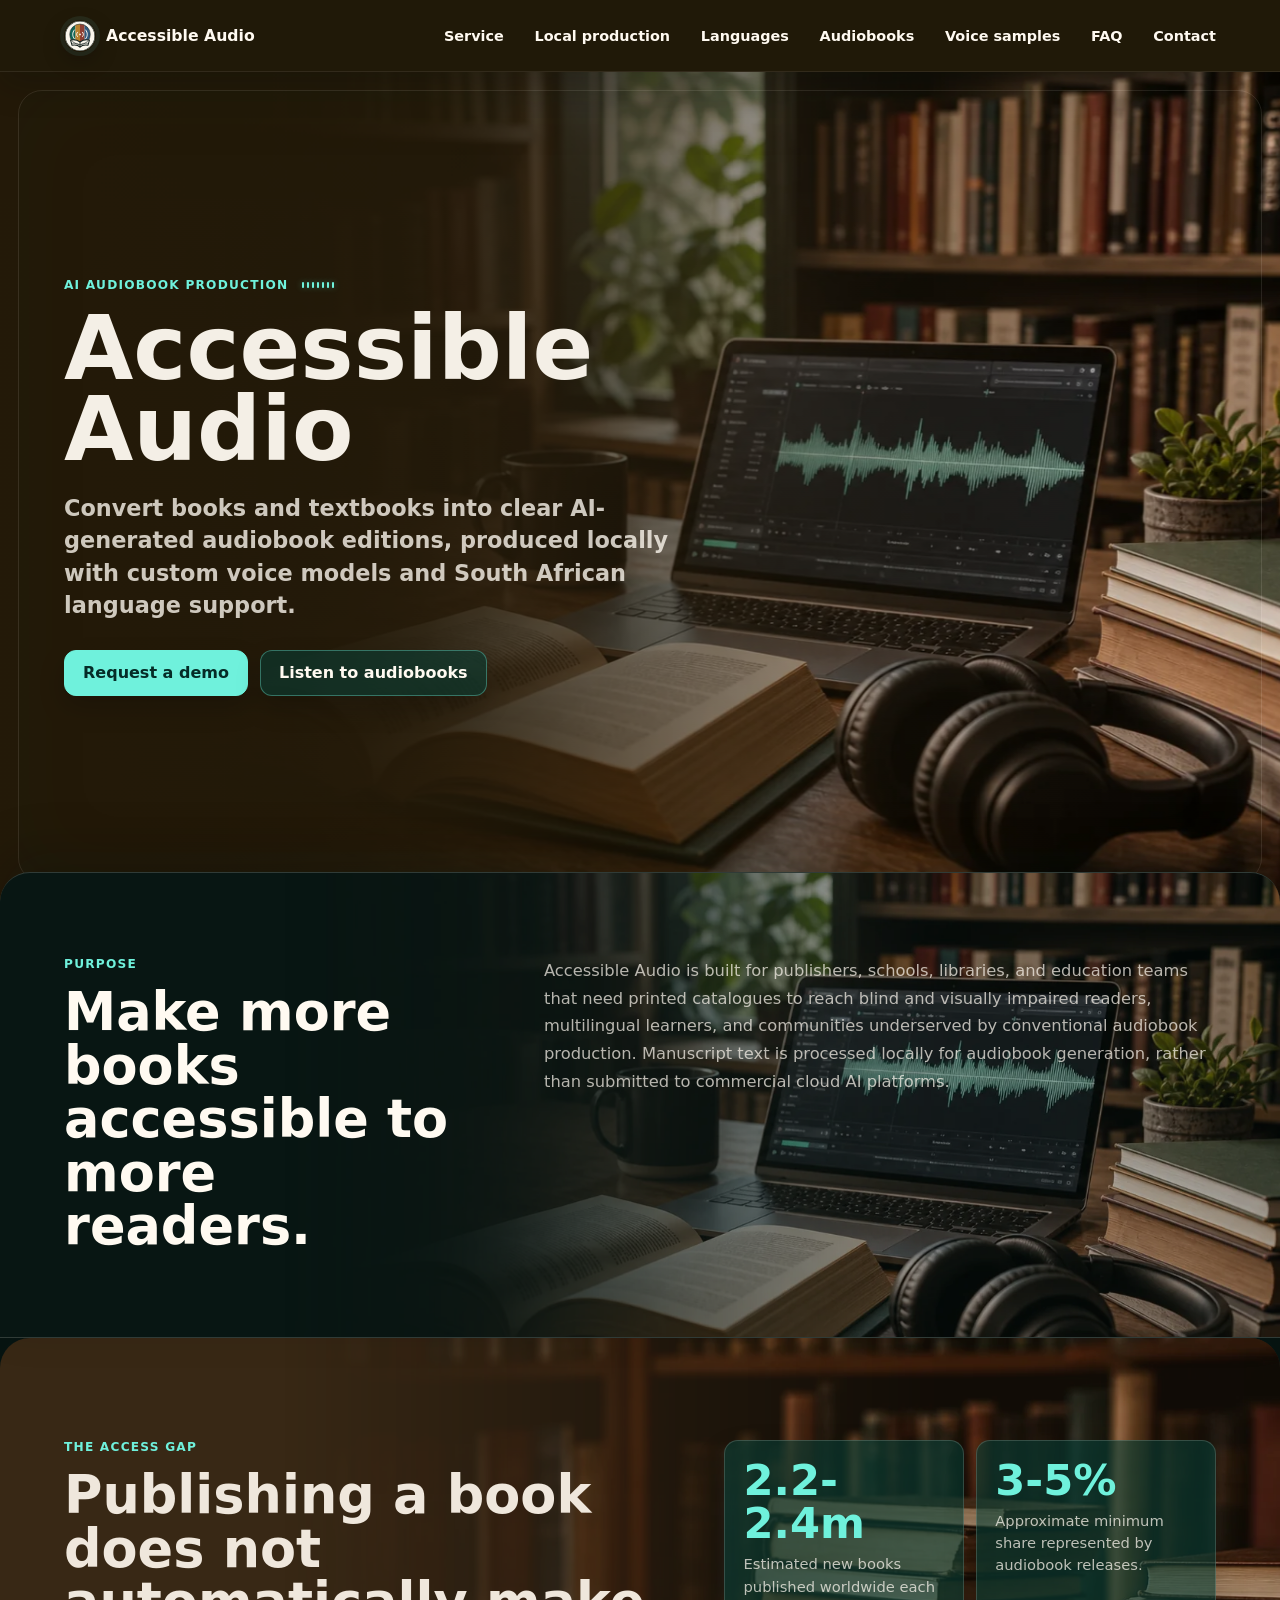
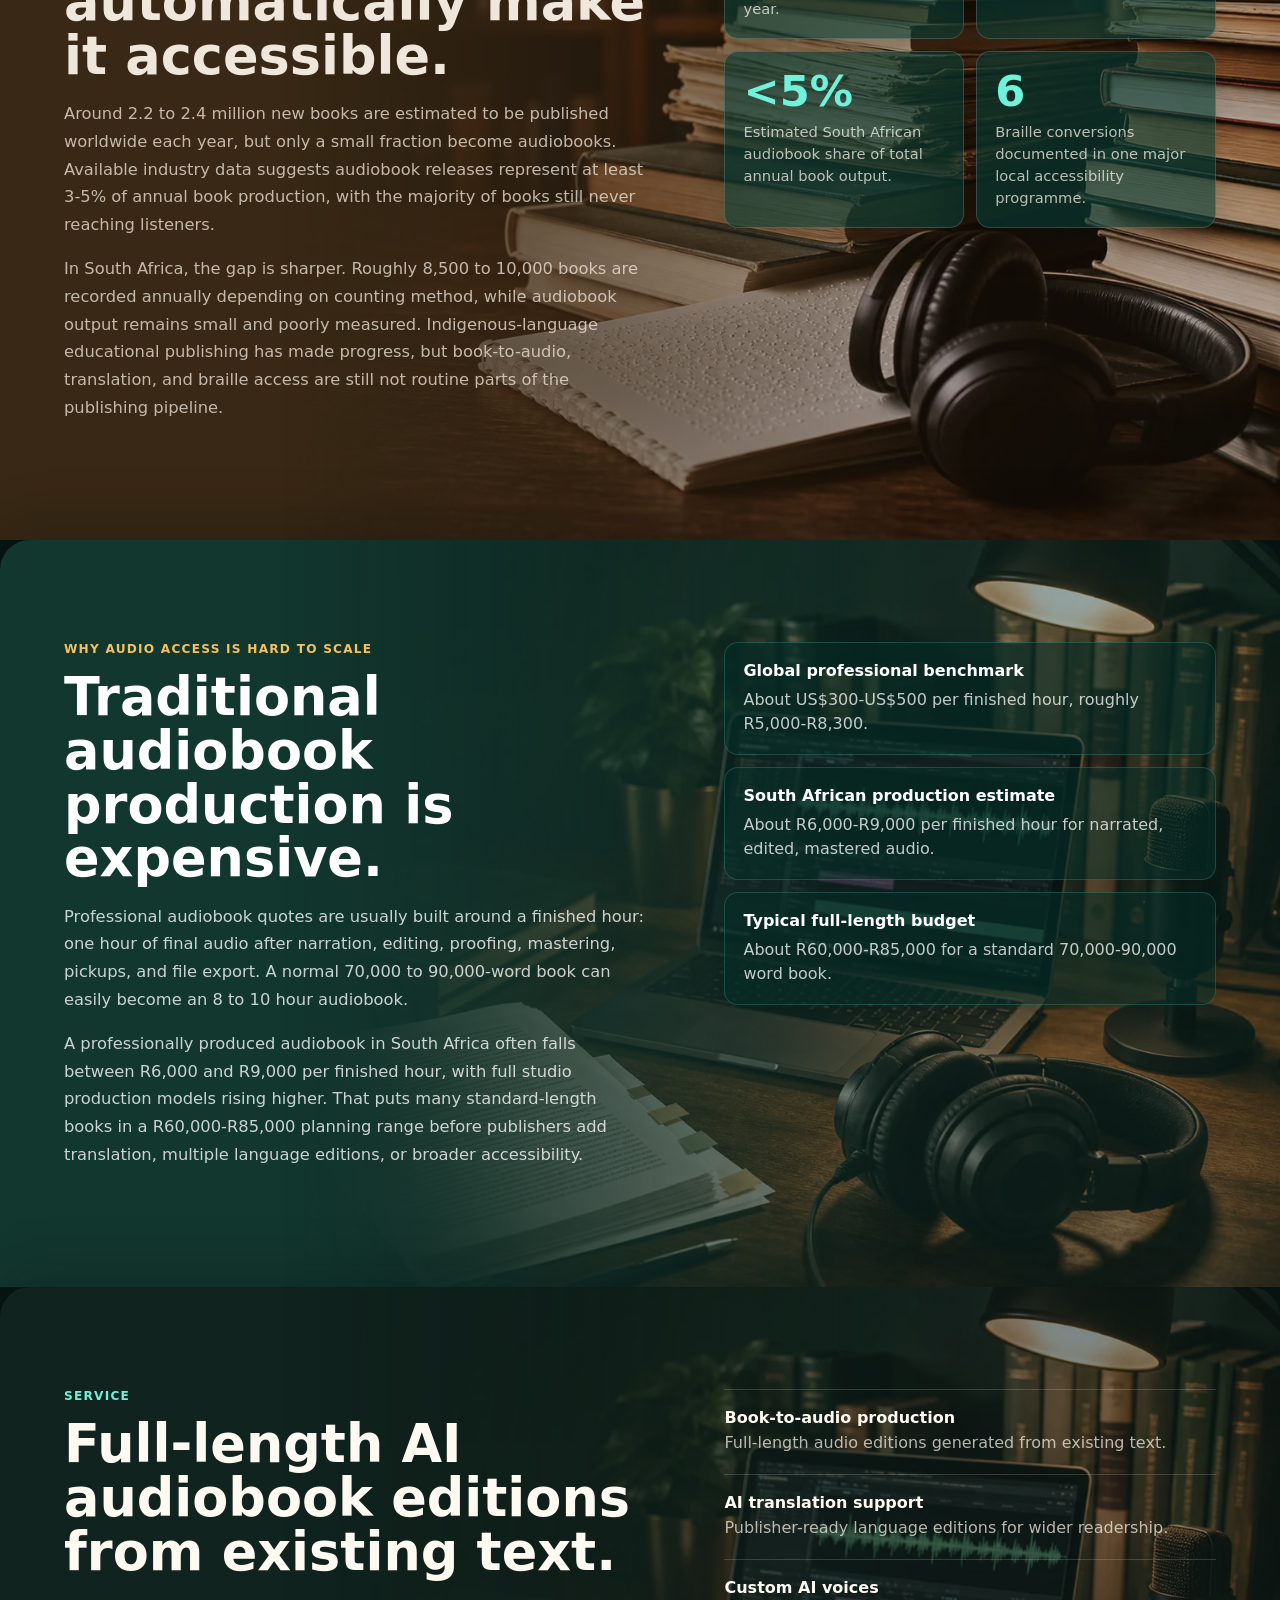
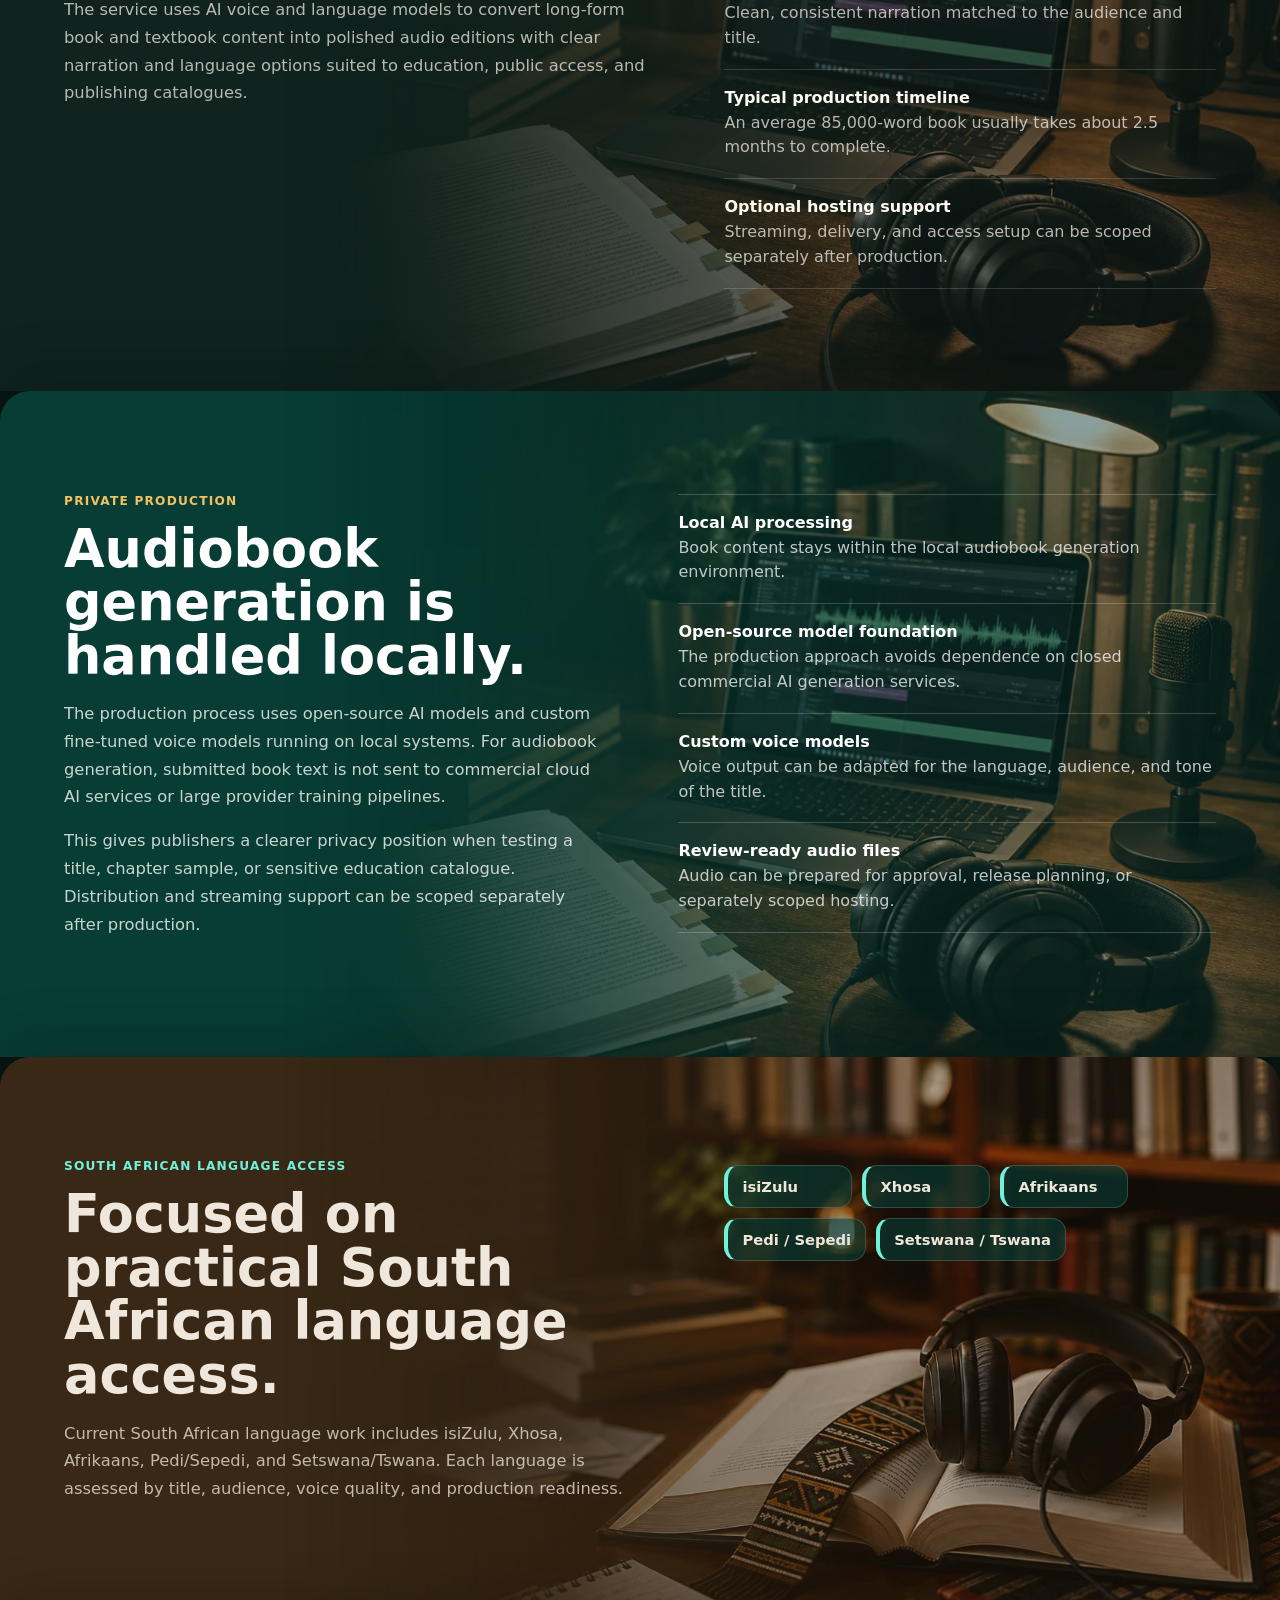
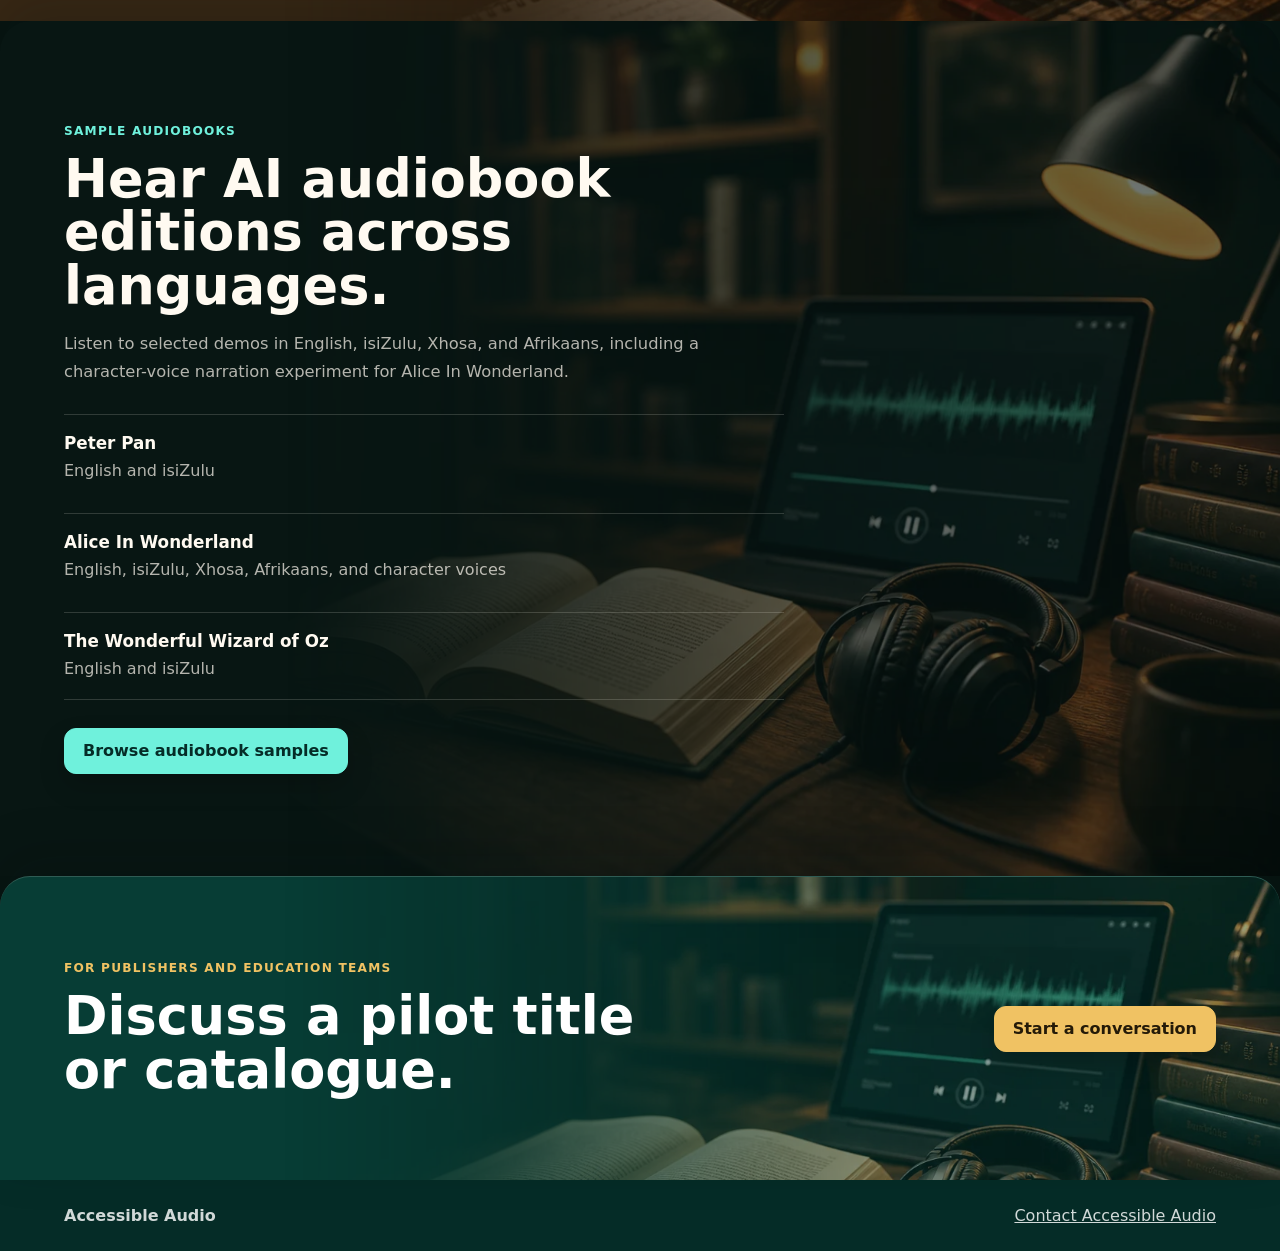
==== index.html @ 559c81f6 "Apply site motion polish to every page" ====
<!doctype html>
<html lang="en">
  <head>
    <meta charset="utf-8">
    <meta name="viewport" content="width=device-width, initial-scale=1">
    <meta
      name="description"
      content="Accessible Audio helps publishers, schools, and education teams create locally produced AI audiobook editions with South African language support."
    >
    <title>Accessible Audio | Locally Run AI Audiobooks</title>
    <link rel="canonical" href="https://accessibleaudio.co.za/">
    <meta property="og:site_name" content="Accessible Audio">
    <meta property="og:type" content="website">
    <meta property="og:title" content="Accessible Audio | Locally Run AI Audiobooks">
    <meta
      property="og:description"
      content="Accessible Audio helps publishers, schools, and education teams create locally produced AI audiobook editions with South African language support."
    >
    <meta property="og:url" content="https://accessibleaudio.co.za/">
    <meta property="og:image" content="https://accessibleaudio.co.za/assets/aa-photo-hero.webp">
    <meta name="twitter:card" content="summary_large_image">
    <meta name="twitter:title" content="Accessible Audio | Locally Run AI Audiobooks">
    <meta
      name="twitter:description"
      content="Accessible Audio helps publishers, schools, and education teams create locally produced AI audiobook editions with South African language support."
    >
    <meta name="twitter:image" content="https://accessibleaudio.co.za/assets/aa-photo-hero.webp">
    <link rel="icon" href="favicon.svg?v=20260612-private" type="image/svg+xml">
    <link rel="preload" href="assets/accessible-audio-logo-round.svg?v=20260624-logo1" as="image">
    <link rel="preload" href="assets/accessible-audio-hero.png?v=20260607-no-mic" as="image">
    <link rel="preload" href="assets/accessibility-language-bridge.png?v=20260607-audio" as="image">
    <link rel="stylesheet" href="styles.css?v=20260715-motion2">
  </head>
  <body class="home-page">
    <header class="site-header" aria-label="Primary navigation">
      <a class="brand" href="index.html" aria-label="Accessible Audio home">
        <span class="brand-mark" aria-hidden="true"></span>
        Accessible Audio
      </a>
      <nav class="nav-links" aria-label="Main menu">
        <a href="#service">Service</a>
        <a href="#private">Local production</a>
        <a href="#languages">Languages</a>
        <a href="audiobooks.html">Audiobooks</a>
        <a href="voice-samples.html">Voice samples</a>
        <a href="faq.html">FAQ</a>
        <a href="contact.html">Contact</a>
      </nav>
    </header>

    <main>
      <section class="hero" aria-labelledby="page-title">
        <div class="hero-media" aria-hidden="true"></div>
        <div class="hero-content">
          <div class="hero-kicker-row">
            <p class="eyebrow">AI audiobook production</p>
            <span class="hero-signal" aria-hidden="true">
              <i></i><i></i><i></i><i></i><i></i><i></i><i></i>
            </span>
          </div>
          <h1 id="page-title">Accessible Audio</h1>
          <p class="hero-lead">
            Convert books and textbooks into clear AI-generated audiobook
            editions, produced locally with custom voice models and South
            African language support.
          </p>
          <div class="hero-actions" aria-label="Primary actions">
            <a class="button button-primary" href="contact.html">Request a demo</a>
            <a class="button button-secondary" href="audiobooks.html">Listen to audiobooks</a>
          </div>
        </div>
      </section>

      <section class="intro-strip" aria-labelledby="welcome-title">
        <div>
          <p class="section-kicker">Purpose</p>
          <h2 id="welcome-title">Make more books accessible to more readers.</h2>
        </div>
        <div class="intro-copy">
          <p>
            Accessible Audio is built for publishers, schools, libraries, and
            education teams that need printed catalogues to reach blind and
            visually impaired readers, multilingual learners, and communities
            underserved by conventional audiobook production. Manuscript text is
            processed locally for audiobook generation, rather than submitted to
            commercial cloud AI platforms.
          </p>
        </div>
      </section>

      <section class="section gap-section" id="case" aria-labelledby="gap-title">
        <div class="section-copy">
          <p class="section-kicker">The access gap</p>
          <h2 id="gap-title">Publishing a book does not automatically make it accessible.</h2>
          <p>
            Around 2.2 to 2.4 million new books are estimated to be published
            worldwide each year, but only a small fraction become audiobooks.
            Available industry data suggests audiobook releases represent at
            least 3-5% of annual book production, with the majority of books
            still never reaching listeners.
          </p>
          <p>
            In South Africa, the gap is sharper. Roughly 8,500 to 10,000 books
            are recorded annually depending on counting method, while audiobook
            output remains small and poorly measured. Indigenous-language
            educational publishing has made progress, but book-to-audio,
            translation, and braille access are still not routine parts of the
            publishing pipeline.
          </p>
        </div>
        <div class="stat-grid" aria-label="Accessibility gap figures">
          <p><strong>2.2-2.4m</strong><span>Estimated new books published worldwide each year.</span></p>
          <p><strong>3-5%</strong><span>Approximate minimum share represented by audiobook releases.</span></p>
          <p><strong>&lt;5%</strong><span>Estimated South African audiobook share of total annual book output.</span></p>
          <p><strong>6</strong><span>Braille conversions documented in one major local accessibility programme.</span></p>
        </div>
      </section>

      <section class="section cost-section" id="costs" aria-labelledby="cost-title">
        <div class="section-copy">
          <p class="section-kicker">Why audio access is hard to scale</p>
          <h2 id="cost-title">Traditional audiobook production is expensive.</h2>
          <p>
            Professional audiobook quotes are usually built around a finished
            hour: one hour of final audio after narration, editing, proofing,
            mastering, pickups, and file export. A normal 70,000 to 90,000-word
            book can easily become an 8 to 10 hour audiobook.
          </p>
          <p>
            A professionally produced audiobook in South Africa often falls
            between R6,000 and R9,000 per finished hour, with full studio
            production models rising higher. That puts many standard-length
            books in a R60,000-R85,000 planning range before publishers add
            translation, multiple language editions, or broader accessibility.
          </p>
        </div>
        <div class="cost-list" aria-label="Audiobook production cost benchmarks">
          <p><strong>Global professional benchmark</strong><span>About US$300-US$500 per finished hour, roughly R5,000-R8,300.</span></p>
          <p><strong>South African production estimate</strong><span>About R6,000-R9,000 per finished hour for narrated, edited, mastered audio.</span></p>
          <p><strong>Typical full-length budget</strong><span>About R60,000-R85,000 for a standard 70,000-90,000 word book.</span></p>
        </div>
      </section>

      <section class="section split-section" id="service" aria-labelledby="service-title">
        <div class="section-copy">
          <p class="section-kicker">Service</p>
          <h2 id="service-title">Full-length AI audiobook editions from existing text.</h2>
          <p>
            The service uses AI voice and language models to convert long-form
            book and textbook content into polished audio editions with clear
            narration and language options suited to education, public access,
            and publishing catalogues.
          </p>
        </div>
        <div class="feature-list" aria-label="Service capabilities">
          <p><strong>Book-to-audio production</strong><span>Full-length audio editions generated from existing text.</span></p>
          <p><strong>AI translation support</strong><span>Publisher-ready language editions for wider readership.</span></p>
          <p><strong>Custom AI voices</strong><span>Clean, consistent narration matched to the audience and title.</span></p>
          <p><strong>Typical production timeline</strong><span>An average 85,000-word book usually takes about 2.5 months to complete.</span></p>
          <p><strong>Optional hosting support</strong><span>Streaming, delivery, and access setup can be scoped separately after production.</span></p>
        </div>
      </section>

      <section class="section private-section" id="private" aria-labelledby="private-title">
        <div class="section-copy">
          <p class="section-kicker">Private production</p>
          <h2 id="private-title">Audiobook generation is handled locally.</h2>
          <p>
            The production process uses open-source AI models and custom
            fine-tuned voice models running on local systems. For audiobook
            generation, submitted book text is not sent to commercial cloud AI
            services or large provider training pipelines.
          </p>
          <p>
            This gives publishers a clearer privacy position when testing a
            title, chapter sample, or sensitive education catalogue.
            Distribution and streaming support can be scoped separately after
            production.
          </p>
        </div>
        <div class="technical-list" aria-label="Technical production advantages">
          <p><strong>Local AI processing</strong><span>Book content stays within the local audiobook generation environment.</span></p>
          <p><strong>Open-source model foundation</strong><span>The production approach avoids dependence on closed commercial AI generation services.</span></p>
          <p><strong>Custom voice models</strong><span>Voice output can be adapted for the language, audience, and tone of the title.</span></p>
          <p><strong>Review-ready audio files</strong><span>Audio can be prepared for approval, release planning, or separately scoped hosting.</span></p>
        </div>
      </section>

      <section class="section languages" id="languages" aria-labelledby="languages-title">
        <div class="section-copy">
          <p class="section-kicker">South African language access</p>
          <h2 id="languages-title">Focused on practical South African language access.</h2>
          <p>
            Current South African language work includes isiZulu, Xhosa,
            Afrikaans, Pedi/Sepedi, and Setswana/Tswana. Each language is
            assessed by title, audience, voice quality, and production
            readiness.
          </p>
        </div>
        <ul class="language-list" aria-label="Current South African African-language focus">
          <li>isiZulu</li>
          <li>Xhosa</li>
          <li>Afrikaans</li>
          <li>Pedi / Sepedi</li>
          <li>Setswana / Tswana</li>
        </ul>
      </section>

      <section class="section samples" id="samples" aria-labelledby="samples-title">
        <div class="section-copy">
          <p class="section-kicker">Sample audiobooks</p>
          <h2 id="samples-title">Hear AI audiobook editions across languages.</h2>
          <p>
            Listen to selected demos in English, isiZulu, Xhosa, and Afrikaans,
            including a character-voice narration experiment for Alice In
            Wonderland.
          </p>
        </div>
        <div class="library-preview" aria-label="Audiobook library preview">
          <div>
            <strong>Peter Pan</strong>
            <span>English and isiZulu</span>
          </div>
          <div>
            <strong>Alice In Wonderland</strong>
            <span>English, isiZulu, Xhosa, Afrikaans, and character voices</span>
          </div>
          <div>
            <strong>The Wonderful Wizard of Oz</strong>
            <span>English and isiZulu</span>
          </div>
        </div>
        <div class="section-actions">
          <a class="button button-primary" href="audiobooks.html">Browse audiobook samples</a>
        </div>
      </section>

      <section class="cta-section" aria-labelledby="cta-title">
        <div>
          <p class="section-kicker">For publishers and education teams</p>
          <h2 id="cta-title">Discuss a pilot title or catalogue.</h2>
        </div>
        <a class="button button-primary" href="contact.html">Start a conversation</a>
      </section>
    </main>

    <footer class="site-footer">
      <p>Accessible Audio</p>
      <a href="contact.html">Contact Accessible Audio</a>
    </footer>
    <script src="scripts/site-motion.js?v=20260715-motion2"></script>
  </body>
</html>
---- styles.css ----
:root {
  --ink: #fffaf1;
  --muted: rgba(255, 250, 241, 0.7);
  --paper: #081613;
  --white: #fffaf1;
  --soft: #11231e;
  --line: rgba(255, 250, 241, 0.16);
  --green: #6ff1dc;
  --green-dark: #073d35;
  --brown-dark: #382815;
  --gold: #b9812d;
  --red: #8f3f33;
  --blue: #315a7f;
  --hero-image: url("assets/aa-photo-hero.webp?v=20260612-photo1");
  --bridge-image: url("assets/accessibility-language-bridge.png?v=20260607-audio");
  --bg-purpose: url("assets/aa-photo-hero.webp?v=20260612-photo1");
  --bg-access: url("assets/aa-photo-access-gap.webp?v=20260612-photo1");
  --bg-cost: url("assets/aa-photo-production.webp?v=20260612-photo1");
  --bg-service: url("assets/aa-photo-production.webp?v=20260612-photo1");
  --bg-private: url("assets/aa-photo-production.webp?v=20260612-photo1");
  --bg-languages: url("assets/aa-photo-languages.webp?v=20260612-photo1");
  --bg-samples: url("assets/aa-photo-samples.webp?v=20260612-photo1");
  --bg-cta: url("assets/aa-photo-samples.webp?v=20260612-photo1");
  --bg-contact: url("assets/aa-photo-hero.webp?v=20260612-photo1");
}

* {
  box-sizing: border-box;
}

html {
  color: var(--ink);
  background: var(--paper);
}

body {
  margin: 0;
  color: var(--ink);
  font-family:
    Inter, ui-sans-serif, system-ui, -apple-system, BlinkMacSystemFont,
    "Segoe UI", sans-serif;
  background: var(--paper);
  overflow-x: hidden;
}

img {
  max-width: 100%;
}

a {
  color: inherit;
}

.site-header {
  position: sticky;
  top: 0;
  z-index: 20;
  display: flex;
  align-items: center;
  justify-content: space-between;
  gap: 28px;
  min-height: 72px;
  padding: 0 clamp(20px, 5vw, 72px);
  border-bottom: 1px solid rgba(255, 255, 255, 0.08);
  background: #241a08;
  backdrop-filter: blur(12px);
}

.brand,
.nav-links {
  display: flex;
  align-items: center;
}

.brand {
  gap: 10px;
  color: #fffaf1;
  font-size: 0.98rem;
  font-weight: 850;
  text-decoration: none;
}

.brand-mark {
  flex: 0 0 auto;
  width: 32px;
  height: 32px;
  border-radius: 50%;
  background:
    transparent url("assets/accessible-audio-logo-round.svg?v=20260624-logo1") center / cover no-repeat;
}

.nav-links {
  gap: clamp(16px, 2.4vw, 34px);
  color: #fffaf1;
  font-size: 0.9rem;
  font-weight: 760;
}

.nav-links a {
  text-decoration: none;
}

.nav-links a:hover {
  color: #6ff1dc;
}

.home-page .site-header {
  background: rgba(36, 26, 8, 0.9);
  box-shadow: 0 12px 34px rgba(2, 12, 10, 0.22);
}

.motion-ready .brand-mark {
  box-shadow: 0 0 0 4px rgba(111, 241, 220, 0.08), 0 8px 22px rgba(0, 0, 0, 0.28);
}

.motion-ready .nav-links a {
  position: relative;
  padding-block: 8px;
  transition: color 180ms ease, transform 180ms ease;
}

.motion-ready .nav-links a::after {
  content: "";
  position: absolute;
  right: 0;
  bottom: 2px;
  left: 0;
  height: 2px;
  border-radius: 999px;
  background: var(--green);
  transform: scaleX(0);
  transform-origin: right;
  transition: transform 180ms ease;
}

.motion-ready .nav-links a:hover {
  transform: translateY(-1px);
}

.motion-ready .nav-links a:hover::after,
.motion-ready .nav-links a:focus-visible::after {
  transform: scaleX(1);
  transform-origin: left;
}

.hero {
  position: relative;
  min-height: calc(100svh - 72px);
  display: grid;
  align-items: center;
  padding: clamp(44px, 8vw, 96px) clamp(20px, 5vw, 72px);
  color: #fffaf1;
  background: #241a08;
  overflow: hidden;
}

.hero-media {
  position: absolute;
  inset: 0;
  z-index: 0;
  background:
    linear-gradient(90deg, rgba(36, 26, 8, 0.96) 0%, rgba(36, 26, 8, 0.86) 34%, rgba(36, 26, 8, 0.42) 62%, rgba(36, 26, 8, 0.08) 100%),
    var(--hero-image) right center / cover;
}

.home-page .hero-media {
  --hero-depth: 0px;
  inset: -14px;
  transform: translate3d(0, var(--hero-depth), 0) scale(1.025);
  transform-origin: center top;
  will-change: transform;
}

.home-page .hero::after {
  content: "";
  position: absolute;
  inset: 18px;
  z-index: 0;
  pointer-events: none;
  border: 1px solid rgba(255, 250, 241, 0.1);
  border-radius: 24px;
  box-shadow: inset 0 0 80px rgba(7, 61, 53, 0.08);
}

.hero-content {
  position: relative;
  z-index: 1;
  width: min(620px, 100%);
}

.hero .eyebrow {
  color: #6ff1dc;
}

.hero-kicker-row {
  display: flex;
  align-items: center;
  gap: 14px;
  margin-bottom: 14px;
}

.hero-kicker-row .eyebrow {
  margin-bottom: 0;
}

.hero-signal {
  height: 18px;
  display: inline-flex;
  align-items: center;
  gap: 3px;
}

.hero-signal i {
  width: 2px;
  height: 100%;
  display: block;
  border-radius: 999px;
  background: var(--green);
  box-shadow: 0 0 12px rgba(111, 241, 220, 0.48);
  transform: scaleY(0.32);
  animation: signal-pulse 1.35s ease-in-out infinite alternate;
}

.hero-signal i:nth-child(2),
.hero-signal i:nth-child(6) {
  animation-delay: -0.9s;
}

.hero-signal i:nth-child(3),
.hero-signal i:nth-child(5) {
  animation-delay: -0.45s;
}

.hero-signal i:nth-child(4) {
  animation-delay: -1.15s;
}

.hero h1 {
  color: #f4efe6;
}

.eyebrow,
.section-kicker {
  margin: 0 0 14px;
  color: var(--green);
  font-size: 0.76rem;
  font-weight: 850;
  letter-spacing: 0.1em;
  text-transform: uppercase;
}

h1,
h2,
h3,
p {
  margin-top: 0;
}

h1 {
  max-width: 7.8ch;
  margin-bottom: 22px;
  font-size: clamp(3.5rem, 7vw, 6.25rem);
  line-height: 0.9;
  letter-spacing: 0;
}

h2 {
  margin-bottom: 18px;
  font-size: clamp(2rem, 4.1vw, 3.8rem);
  line-height: 1.02;
  letter-spacing: 0;
}

h3 {
  margin-bottom: 6px;
  font-size: 1rem;
}

.hero-lead {
  max-width: 38rem;
  margin-bottom: 28px;
  color: rgba(255, 250, 241, 0.78);
  font-size: clamp(1.12rem, 1.75vw, 1.45rem);
  font-weight: 670;
  line-height: 1.45;
}

.hero-actions {
  display: flex;
  gap: 12px;
  flex-wrap: wrap;
}

.button {
  min-height: 46px;
  display: inline-flex;
  align-items: center;
  justify-content: center;
  padding: 12px 18px;
  border: 1px solid var(--line);
  border-radius: 6px;
  font-weight: 820;
  text-decoration: none;
  transition: background 160ms ease, border-color 160ms ease, color 160ms ease;
}

.motion-ready .button {
  position: relative;
  isolation: isolate;
  overflow: hidden;
  border-radius: 12px;
  box-shadow: 0 12px 26px rgba(0, 0, 0, 0.18);
  transform: translateY(0);
  transition: transform 180ms ease, box-shadow 180ms ease, background 180ms ease,
    border-color 180ms ease, color 180ms ease;
}

.motion-ready .button::after {
  content: "";
  position: absolute;
  inset: 0;
  z-index: -1;
  pointer-events: none;
  background: linear-gradient(105deg, transparent 28%, rgba(255, 255, 255, 0.24), transparent 72%);
  transform: translateX(-125%);
  transition: transform 420ms ease;
}

.motion-ready .button:hover {
  box-shadow: 0 18px 34px rgba(0, 0, 0, 0.26);
  transform: translateY(-3px);
}

.motion-ready .button:hover::after {
  transform: translateX(125%);
}

.motion-ready .button:active {
  box-shadow: 0 8px 18px rgba(0, 0, 0, 0.18);
  transform: translateY(0);
}

.motion-ready .button:focus-visible {
  outline: 3px solid var(--gold);
  outline-offset: 4px;
}

.button-primary {
  color: #052c27;
  border-color: var(--green);
  background: var(--green);
}

.button-primary:hover {
  color: #fffaf1;
  background: #0f7d6c;
}

.button-secondary {
  color: #fffaf1;
  border-color: rgba(111, 241, 220, 0.36);
  background: rgba(7, 61, 53, 0.58);
}

.button-secondary:hover {
  border-color: rgba(111, 241, 220, 0.72);
  background: rgba(15, 125, 108, 0.72);
}

.intro-strip,
.section,
.cta-section,
.site-footer {
  padding-inline: clamp(20px, 5vw, 72px);
}

.intro-strip {
  position: relative;
  isolation: isolate;
  overflow: hidden;
  display: grid;
  grid-template-columns: minmax(260px, 0.75fr) minmax(0, 1.25fr);
  gap: clamp(28px, 6vw, 96px);
  padding-block: clamp(46px, 7vw, 84px);
  border-top: 1px solid var(--line);
  border-bottom: 1px solid var(--line);
  background: var(--paper);
}

.home-page .intro-strip {
  z-index: 2;
  margin-top: -28px;
  border-radius: 30px 30px 0 0;
  box-shadow: 0 -22px 54px rgba(2, 12, 10, 0.28);
}

.intro-strip::before,
.gap-section::before,
.cost-section::before,
.split-section::before,
.private-section::before,
.languages::before,
.samples::before,
.library-intro::before,
.cta-section::before,
.contact-grid::before {
  content: "";
  /* faded section backgrounds */
  position: absolute;
  inset: 0;
  z-index: 0;
  pointer-events: none;
  background-repeat: no-repeat;
  background-size: cover;
  background-position: right center;
  opacity: 0.68;
  -webkit-mask-image: linear-gradient(270deg, #000 0%, rgba(0, 0, 0, 0.94) 28%, rgba(0, 0, 0, 0.48) 54%, transparent 78%);
  mask-image: linear-gradient(270deg, #000 0%, rgba(0, 0, 0, 0.94) 28%, rgba(0, 0, 0, 0.48) 54%, transparent 78%);
}

.intro-strip::before {
  background-image: var(--bg-purpose);
}

.intro-strip > *,
.gap-section > *,
.cost-section > *,
.split-section > *,
.private-section > *,
.languages > *,
.samples > *,
.library-intro > *,
.cta-section > *,
.contact-grid > * {
  position: relative;
  z-index: 1;
}

.intro-strip h2 {
  max-width: 14ch;
  margin-bottom: 0;
}

.intro-copy {
  max-width: 760px;
}

.intro-copy p,
.section-copy p:not(.section-kicker),
.contact-note p {
  color: var(--muted);
  font-size: 1.02rem;
  line-height: 1.7;
}

.section {
  padding-block: clamp(58px, 8vw, 110px);
  scroll-margin-top: 88px;
}

.faq-section {
  background: var(--paper);
}

.faq-section > .section-copy {
  max-width: 720px;
  margin-bottom: clamp(28px, 5vw, 54px);
}

.faq-list {
  display: grid;
  grid-template-columns: repeat(2, minmax(0, 1fr));
  gap: 16px;
}

.faq-card {
  min-height: 100%;
  padding: clamp(22px, 3vw, 32px);
  border: 1px solid var(--line);
  border-radius: 8px;
  background: var(--soft);
}

.faq-card h3 {
  max-width: 32ch;
  margin-bottom: 14px;
  color: var(--white);
  font-size: 1.16rem;
  line-height: 1.25;
}

.faq-card p {
  margin-bottom: 0;
  color: var(--muted);
  line-height: 1.65;
}

.faq-section .section-actions {
  margin-top: 30px;
}

.gap-section,
.cost-section,
.split-section,
.private-section,
.languages,
.samples,
.library-intro,
.cta-section,
.contact-grid {
  position: relative;
  isolation: isolate;
  overflow: hidden;
}

.split-section,
.gap-section,
.cost-section,
.languages,
.contact-grid {
  display: grid;
  grid-template-columns: minmax(0, 0.95fr) minmax(320px, 0.8fr);
  gap: clamp(32px, 6vw, 92px);
  align-items: start;
}

.section-copy {
  max-width: 720px;
}

.feature-list {
  display: grid;
  gap: 0;
  border-top: 1px solid var(--line);
}

.gap-section {
  background: var(--brown-dark);
  color: #efe7dc;
}

.gap-section::before {
  background-image: var(--bg-access);
  opacity: 0.72;
}

.gap-section .section-kicker {
  color: #6ff1dc;
}

.gap-section .section-copy p:not(.section-kicker) {
  color: rgba(239, 231, 220, 0.76);
}

.cost-section {
  background: #12372f;
  color: #fff;
}

.cost-section::before {
  background-image: var(--bg-cost);
  opacity: 0.62;
}

.cost-section .section-kicker {
  color: #f0c263;
}

.cost-section .section-copy p:not(.section-kicker) {
  color: rgba(255, 255, 255, 0.78);
}

.stat-grid,
.cost-list {
  display: grid;
  gap: 12px;
}

.stat-grid {
  grid-template-columns: repeat(2, minmax(0, 1fr));
}

.stat-grid p,
.cost-list p {
  margin: 0;
  padding: 18px;
  border: 1px solid var(--line);
  border-radius: 6px;
  background: rgba(7, 61, 53, 0.62);
}

.home-page .stat-grid p,
.home-page .cost-list p,
.home-page .language-list li {
  border-radius: 14px;
  box-shadow: 0 16px 34px rgba(2, 12, 10, 0.16);
  transform: translateY(0);
  transition: transform 180ms ease, border-color 180ms ease, box-shadow 180ms ease;
}

.cost-list p {
  border-color: rgba(111, 241, 220, 0.18);
  background: rgba(5, 44, 39, 0.58);
}

.stat-grid strong,
.stat-grid span,
.cost-list strong,
.cost-list span {
  display: block;
}

.stat-grid strong {
  color: #6ff1dc;
  font-size: clamp(1.8rem, 4vw, 2.7rem);
  line-height: 1;
}

.cost-list strong {
  color: #fff;
  font-size: 1rem;
}

.stat-grid span,
.cost-list span {
  margin-top: 8px;
  line-height: 1.5;
}

.stat-grid span {
  color: rgba(255, 250, 241, 0.72);
  font-size: 0.92rem;
}

.cost-list span {
  color: rgba(255, 255, 255, 0.76);
}

.feature-list p,
.technical-list p {
  margin: 0;
  padding: 18px 0;
  border-bottom: 1px solid var(--line);
}

.feature-list strong,
.feature-list span,
.technical-list strong,
.technical-list span {
  display: block;
}

.feature-list strong,
.technical-list strong {
  color: #fffaf1;
}

.feature-list span,
.technical-list span {
  margin-top: 4px;
  color: var(--muted);
  line-height: 1.55;
}

.split-section {
  background: #10231e;
}

.split-section::before {
  background-image: var(--bg-service);
  opacity: 0.52;
}

.private-section {
  display: grid;
  grid-template-columns: minmax(0, 0.9fr) minmax(320px, 0.9fr);
  gap: clamp(32px, 6vw, 92px);
  align-items: start;
  background: var(--green-dark);
  color: #fff;
}

.private-section::before {
  background-image: var(--bg-private);
  opacity: 0.6;
}

.private-section .section-kicker {
  color: #f0c263;
}

.private-section .section-copy p:not(.section-kicker) {
  color: rgba(255, 255, 255, 0.78);
}

.technical-list {
  display: grid;
  border-top: 1px solid rgba(255, 255, 255, 0.2);
}

.technical-list p {
  border-bottom-color: rgba(255, 255, 255, 0.2);
}

.technical-list strong {
  color: #fff;
}

.technical-list span {
  color: rgba(255, 255, 255, 0.74);
}

.languages {
  background: var(--brown-dark);
  color: #efe7dc;
}

.languages::before {
  background-image: var(--bg-languages);
  opacity: 0.68;
}

.languages .section-kicker {
  color: #6ff1dc;
}

.languages .section-copy p:not(.section-kicker) {
  color: rgba(239, 231, 220, 0.76);
}

.language-list {
  display: flex;
  flex-wrap: wrap;
  gap: 10px;
  margin: 6px 0 0;
  padding: 0;
  list-style: none;
}

.language-list li {
  min-width: 128px;
  padding: 12px 14px;
  border: 1px solid var(--line);
  border-left: 4px solid var(--green);
  border-radius: 6px;
  background: rgba(7, 61, 53, 0.62);
  font-size: 0.92rem;
  font-weight: 820;
}

.section-actions {
  margin-top: 28px;
}

.library-preview,
.book-index {
  display: grid;
  gap: 12px;
}

.library-preview {
  max-width: 720px;
  margin-top: 28px;
}

.library-preview div,
.book-index a {
  display: grid;
  gap: 6px;
  padding: 18px 0;
  border-top: 1px solid var(--line);
}

.library-preview div:last-child,
.book-index a:last-child {
  border-bottom: 1px solid var(--line);
}

.library-preview strong,
.book-index strong {
  font-size: 1.05rem;
}

.library-preview span,
.book-index span {
  color: var(--muted);
  line-height: 1.5;
}

.book-index a {
  color: var(--ink);
  text-decoration: none;
}

.book-index a:hover strong {
  color: var(--green);
}

.samples {
  background: var(--paper);
}

.samples::before {
  background-image: var(--bg-samples);
  opacity: 0.42;
}

.video-grid {
  display: grid;
  grid-template-columns: repeat(3, minmax(0, 1fr));
  gap: 16px;
  margin-top: 28px;
}

.video-grid-single {
  width: calc((100% - 32px) / 3);
  max-width: 100%;
  grid-template-columns: 1fr;
}

.video-card {
  position: relative;
  min-height: 220px;
  display: flex;
  align-items: flex-end;
  overflow: hidden;
  width: 100%;
  padding: 0;
  border: 0;
  border-radius: 6px;
  color: #fff;
  font: inherit;
  text-align: left;
  text-decoration: none;
  background: #111;
  cursor: pointer;
}

.video-card::after {
  content: "";
  position: absolute;
  inset: 0;
  background: linear-gradient(180deg, rgba(0, 0, 0, 0.06), rgba(0, 0, 0, 0.78));
}

.video-card img {
  position: absolute;
  inset: 0;
  width: 100%;
  height: 100%;
  object-fit: cover;
  transition: transform 220ms ease;
}

.video-card:hover img {
  transform: scale(1.04);
}

.video-card:focus-visible {
  outline: 3px solid var(--gold);
  outline-offset: 4px;
}

.video-card > span:not(.play-badge) {
  position: relative;
  z-index: 2;
  padding: 18px;
  font-weight: 800;
  line-height: 1.25;
}

.video-card strong {
  color: #f0c263;
}

.play-badge {
  position: absolute;
  z-index: 3;
  top: 14px;
  right: 14px;
  width: 38px;
  height: 38px;
  border-radius: 50%;
  background: rgba(240, 194, 99, 0.94);
}

.play-badge::before {
  content: "";
  position: absolute;
  top: 50%;
  left: 53%;
  transform: translate(-50%, -50%);
  border-top: 8px solid transparent;
  border-bottom: 8px solid transparent;
  border-left: 12px solid #052c27;
}

.video-player {
  width: 100%;
  aspect-ratio: 16 / 9;
  min-height: 220px;
  border: 0;
  border-radius: 6px;
  background: #111;
}

.voice-samples-hero h1 {
  max-width: 12ch;
}

.voice-sample-section {
  background: var(--paper);
}

.voice-sample-intro {
  max-width: 760px;
}

.voice-provider-buttons {
  display: flex;
  flex-wrap: wrap;
  gap: 12px;
  margin: 34px 0 28px;
}

.voice-provider-button,
.voice-card-actions button {
  min-height: 44px;
  border: 1px solid rgba(111, 241, 220, 0.38);
  border-radius: 5px;
  padding: 10px 16px;
  color: var(--ink);
  background: rgba(7, 61, 53, 0.72);
  font: inherit;
  font-weight: 760;
  cursor: pointer;
  transition: background 160ms ease, border-color 160ms ease, color 160ms ease;
}

.voice-provider-button:hover,
.voice-provider-button.is-selected,
.voice-card-actions .voice-play:hover {
  color: #fffaf1;
  border-color: #0f7d6c;
  background: #0f7d6c;
}

.voice-provider-button:focus-visible,
.voice-card-actions button:focus-visible {
  outline: 3px solid var(--gold);
  outline-offset: 3px;
}

.voice-panel h3 {
  margin-bottom: 18px;
  color: var(--ink);
  font-size: clamp(1.35rem, 2.4vw, 1.85rem);
}

.voice-card-grid {
  display: grid;
  grid-template-columns: repeat(auto-fit, minmax(180px, 1fr));
  gap: 14px;
}

.voice-card {
  display: grid;
  gap: 16px;
  min-height: 142px;
  padding: 20px;
  border: 1px solid var(--line);
  border-radius: 6px;
  background: var(--soft);
}

.voice-card h4 {
  margin: 0;
  color: var(--ink);
  font-size: 1.12rem;
}

.voice-card-actions {
  display: flex;
  gap: 8px;
}

.voice-card-actions button:disabled {
  cursor: not-allowed;
  color: rgba(255, 250, 241, 0.58);
  border-color: rgba(255, 250, 241, 0.14);
  background: rgba(255, 250, 241, 0.06);
  opacity: 1;
}

.library-hero {
  min-height: calc(74svh - 72px);
  display: grid;
  align-content: center;
  padding: clamp(54px, 8vw, 104px) clamp(20px, 5vw, 72px);
  color: #fffaf1;
  background:
    linear-gradient(90deg, rgba(36, 26, 8, 0.96), rgba(36, 26, 8, 0.74), rgba(36, 26, 8, 0.2)),
    var(--bg-samples) center / cover;
}

.library-hero h1 {
  max-width: 10ch;
}

.library-hero .eyebrow {
  color: #6ff1dc;
}

.library-intro {
  display: grid;
  grid-template-columns: minmax(0, 0.95fr) minmax(320px, 0.8fr);
  gap: clamp(32px, 6vw, 92px);
  align-items: start;
  background: #10231e;
}

.library-intro::before {
  background-image: var(--bg-languages);
  opacity: 0.38;
}

.audiobook-section {
  background: var(--paper);
}

.audiobook-section-alt {
  background: #11231e;
}

.book-heading {
  max-width: 760px;
}

.book-heading p:not(.section-kicker) {
  color: var(--muted);
  font-size: 1.02rem;
  line-height: 1.7;
}

.cta-section {
  display: flex;
  justify-content: space-between;
  align-items: center;
  gap: 24px;
  padding-block: clamp(48px, 7vw, 84px);
  border-top: 1px solid var(--line);
  background: var(--green-dark);
  color: #fff;
}

.home-page .cta-section {
  border-radius: 30px 30px 0 0;
  box-shadow: 0 -22px 54px rgba(2, 12, 10, 0.24);
}

.motion-ready .motion-hero-item {
  opacity: 0;
  animation: hero-rise 680ms cubic-bezier(0.22, 1, 0.36, 1) forwards;
  animation-delay: calc(var(--motion-order, 0) * 85ms);
}

.motion-ready main > .reveal-section {
  border-radius: clamp(20px, 2.5vw, 30px) clamp(20px, 2.5vw, 30px) 0 0;
  box-shadow: 0 -20px 52px rgba(2, 12, 10, 0.18);
}

.motion-ready .reveal-section {
  opacity: 0;
  transform: translate3d(0, 34px, 0);
  transition: opacity 680ms cubic-bezier(0.22, 1, 0.36, 1) var(--reveal-delay, 0ms),
    transform 680ms cubic-bezier(0.22, 1, 0.36, 1) var(--reveal-delay, 0ms);
}

.motion-ready .reveal-section.is-visible {
  opacity: 1;
  transform: translate3d(0, 0, 0);
}

.motion-ready .faq-card,
.motion-ready .video-card,
.motion-ready .voice-card,
.motion-ready .book-index a,
.motion-ready .contact-form {
  transform: translateY(0);
  transition: transform 200ms ease, box-shadow 200ms ease, border-color 200ms ease;
}

@media (hover: hover) {
  .home-page .stat-grid p:hover,
  .home-page .cost-list p:hover,
  .home-page .language-list li:hover {
    border-color: rgba(111, 241, 220, 0.42);
    box-shadow: 0 22px 42px rgba(2, 12, 10, 0.26);
    transform: translateY(-4px);
  }

  .motion-ready .faq-card:hover,
  .motion-ready .video-card:hover,
  .motion-ready .voice-card:hover,
  .motion-ready .book-index a:hover,
  .motion-ready .contact-form:hover {
    border-color: rgba(111, 241, 220, 0.42);
    box-shadow: 0 24px 48px rgba(2, 12, 10, 0.26);
    transform: translateY(-5px);
  }
}

@media (min-width: 901px) {
  .motion-ready .library-hero.motion-hero,
  .motion-ready .contact-hero.motion-hero {
    background-position-y: center, calc(50% + var(--hero-depth, 0px));
  }
}

@keyframes hero-rise {
  from {
    opacity: 0;
    transform: translate3d(0, 24px, 0);
  }
  to {
    opacity: 1;
    transform: translate3d(0, 0, 0);
  }
}

@keyframes signal-pulse {
  from {
    opacity: 0.5;
    transform: scaleY(0.28);
  }
  to {
    opacity: 1;
    transform: scaleY(1);
  }
}

.cta-section::before {
  background-image: var(--bg-cta);
  opacity: 0.6;
}

.cta-section .section-kicker {
  color: #f0c263;
}

.cta-section h2 {
  max-width: 16ch;
  margin-bottom: 0;
}

.cta-section .button-primary {
  color: #241a08;
  border-color: #f0c263;
  background: #f0c263;
}

.site-footer {
  display: flex;
  justify-content: space-between;
  gap: 18px;
  padding-block: 26px;
  color: rgba(255, 255, 255, 0.82);
  background: #052c27;
}

.site-footer p {
  margin-bottom: 0;
  font-weight: 820;
}

.contact-hero {
  min-height: calc(72svh - 72px);
  display: grid;
  align-content: center;
  padding: clamp(54px, 8vw, 100px) clamp(20px, 5vw, 72px);
  color: #fffaf1;
  background:
    linear-gradient(90deg, rgba(36, 26, 8, 0.96), rgba(36, 26, 8, 0.78), rgba(7, 61, 53, 0.34)),
    var(--bg-contact) center / cover;
}

.contact-hero .eyebrow {
  color: #6ff1dc;
}

.contact-hero h1 {
  max-width: 12ch;
  color: #f4efe6;
  font-size: clamp(3rem, 6.6vw, 6rem);
}

.contact-hero .hero-lead {
  color: rgba(255, 250, 241, 0.78);
}

.contact-hero .button {
  width: fit-content;
}

.contact-grid {
  background: var(--green-dark);
  color: #fffaf1;
}

.contact-grid::before {
  background-image: var(--bg-contact);
  opacity: 0.46;
}

.contact-grid .contact-note .section-kicker {
  color: #6ff1dc;
}

.contact-grid h2 {
  color: #f4efe6;
}

.contact-grid .contact-note p {
  color: rgba(255, 250, 241, 0.76);
}

.contact-note {
  padding-bottom: 28px;
  border-bottom: 1px solid rgba(255, 255, 255, 0.2);
}

.contact-form {
  display: grid;
  gap: 20px;
  padding: clamp(24px, 4vw, 42px);
  border: 1px solid rgba(255, 255, 255, 0.2);
  border-radius: 10px;
  background: rgba(8, 22, 19, 0.9);
  box-shadow: 0 28px 70px rgba(2, 12, 10, 0.34);
}

.contact-form-heading p:last-child {
  margin-bottom: 0;
  color: rgba(255, 250, 241, 0.72);
}

.contact-field-grid {
  display: grid;
  grid-template-columns: repeat(2, minmax(0, 1fr));
  gap: 16px;
}

.contact-form label {
  display: grid;
  gap: 8px;
  color: #fffaf1;
  font-weight: 760;
}

.contact-form input,
.contact-form textarea {
  width: 100%;
  border: 1px solid rgba(111, 241, 220, 0.28);
  border-radius: 6px;
  padding: 13px 14px;
  color: #fffaf1;
  background: rgba(17, 35, 30, 0.94);
  font: inherit;
}

.contact-form textarea {
  resize: vertical;
  min-height: 180px;
  line-height: 1.55;
}

.contact-form input:focus-visible,
.contact-form textarea:focus-visible {
  outline: 3px solid #f0c263;
  outline-offset: 2px;
  border-color: transparent;
}

.contact-form .button {
  width: fit-content;
  border: 0;
}

.contact-form .button:disabled {
  opacity: 0.56;
  cursor: not-allowed;
}

.contact-captcha {
  min-height: 78px;
}

.contact-status {
  min-height: 1.5em;
  margin: 0;
  color: rgba(255, 250, 241, 0.78);
}

.contact-status.error {
  color: #ffb6aa;
}

.contact-honeypot {
  position: absolute !important;
  left: -10000px !important;
  width: 1px !important;
  height: 1px !important;
  overflow: hidden !important;
}

@media (max-width: 900px) {
  .site-header {
    display: grid;
    grid-template-columns: 1fr;
    align-items: center;
    gap: 12px;
    min-height: auto;
    padding: 14px 16px;
  }

  .brand {
    max-width: none;
    align-items: center;
  }

  .nav-links {
    width: 100%;
    max-width: none;
    display: grid;
    grid-template-columns: repeat(3, max-content);
    justify-content: start;
    gap: 8px 16px;
    font-size: 0.82rem;
  }

  .hero {
    min-height: 680px;
    align-items: end;
    padding: 44px 20px;
  }

  .hero-media {
    background:
      linear-gradient(180deg, rgba(36, 26, 8, 0.1), rgba(36, 26, 8, 0.7) 46%, rgba(36, 26, 8, 0.96) 100%),
      var(--hero-image) 58% top / cover;
  }

  .home-page .hero::after {
    inset: 10px;
    border-radius: 18px;
  }

  .hero-content {
    width: 100%;
    max-width: calc(100vw - 40px);
    padding-top: 260px;
  }

  .hero-actions {
    display: grid;
  }

  .intro-strip,
  .split-section,
  .gap-section,
  .cost-section,
  .private-section,
  .languages,
  .library-intro,
  .contact-grid {
    grid-template-columns: 1fr;
  }

  .video-grid {
    grid-template-columns: 1fr;
  }

  .faq-list {
    grid-template-columns: 1fr;
  }

  .contact-field-grid {
    grid-template-columns: 1fr;
  }

  .video-grid-single {
    width: 100%;
    max-width: none;
  }

  .video-card {
    min-height: 210px;
  }

  .cta-section,
  .site-footer {
    align-items: flex-start;
    flex-direction: column;
  }

  .contact-hero {
    min-height: 640px;
    align-content: end;
    background:
      linear-gradient(180deg, rgba(36, 26, 8, 0.12), rgba(36, 26, 8, 0.76) 48%, rgba(7, 61, 53, 0.98)),
      var(--bg-contact) 58% top / cover;
  }

  .library-hero {
    min-height: 640px;
    align-content: end;
    background:
      linear-gradient(180deg, rgba(36, 26, 8, 0.1), rgba(36, 26, 8, 0.76) 48%, rgba(36, 26, 8, 0.98)),
      var(--bg-samples) 58% top / cover;
  }

  .intro-strip::before,
  .gap-section::before,
  .cost-section::before,
  .split-section::before,
  .private-section::before,
  .languages::before,
  .samples::before,
  .library-intro::before,
  .cta-section::before,
  .contact-grid::before {
    background-size: 720px auto;
    background-position: 70% center;
    opacity: 0.3;
    -webkit-mask-image: linear-gradient(180deg, rgba(0, 0, 0, 0.82) 0%, rgba(0, 0, 0, 0.32) 52%, transparent 100%);
    mask-image: linear-gradient(180deg, rgba(0, 0, 0, 0.82) 0%, rgba(0, 0, 0, 0.32) 52%, transparent 100%);
  }
}

@media (max-width: 520px) {
  .nav-links {
    grid-template-columns: repeat(2, max-content);
  }

  .hero-content {
    width: min(330px, calc(100vw - 40px));
    max-width: min(330px, calc(100vw - 40px));
  }

  h1 {
    font-size: clamp(3.1rem, 16vw, 4.3rem);
  }

  h2 {
    font-size: clamp(2rem, 9vw, 2.65rem);
  }

  .hero-lead,
  .intro-copy p,
  .section-copy p:not(.section-kicker),
  .contact-note p {
    font-size: 0.98rem;
    overflow-wrap: break-word;
  }

  .button {
    width: 100%;
  }

  .language-list {
    display: grid;
  }

  .stat-grid {
    grid-template-columns: 1fr;
  }

  .home-page .intro-strip,
  .home-page .cta-section {
    border-radius: 22px 22px 0 0;
  }
}

@media (prefers-reduced-motion: reduce) {
  .home-page .hero-media {
    transform: scale(1.025);
    will-change: auto;
  }

  .motion-ready .hero-signal i {
    animation: none;
    opacity: 0.75;
    transform: scaleY(0.55);
  }

  .motion-ready .motion-hero-item,
  .motion-ready .reveal-section,
  .motion-ready .reveal-section.is-visible,
  .motion-ready .faq-card,
  .motion-ready .video-card,
  .motion-ready .voice-card,
  .motion-ready .book-index a,
  .motion-ready .contact-form {
    opacity: 1;
    animation: none;
    transform: none;
    transition: none;
  }

  .motion-ready .button,
  .motion-ready .nav-links a,
  .motion-ready .nav-links a::after,
  .home-page .stat-grid p,
  .home-page .cost-list p,
  .home-page .language-list li {
    transition: none;
  }

  .motion-ready .button::after {
    display: none;
  }
}
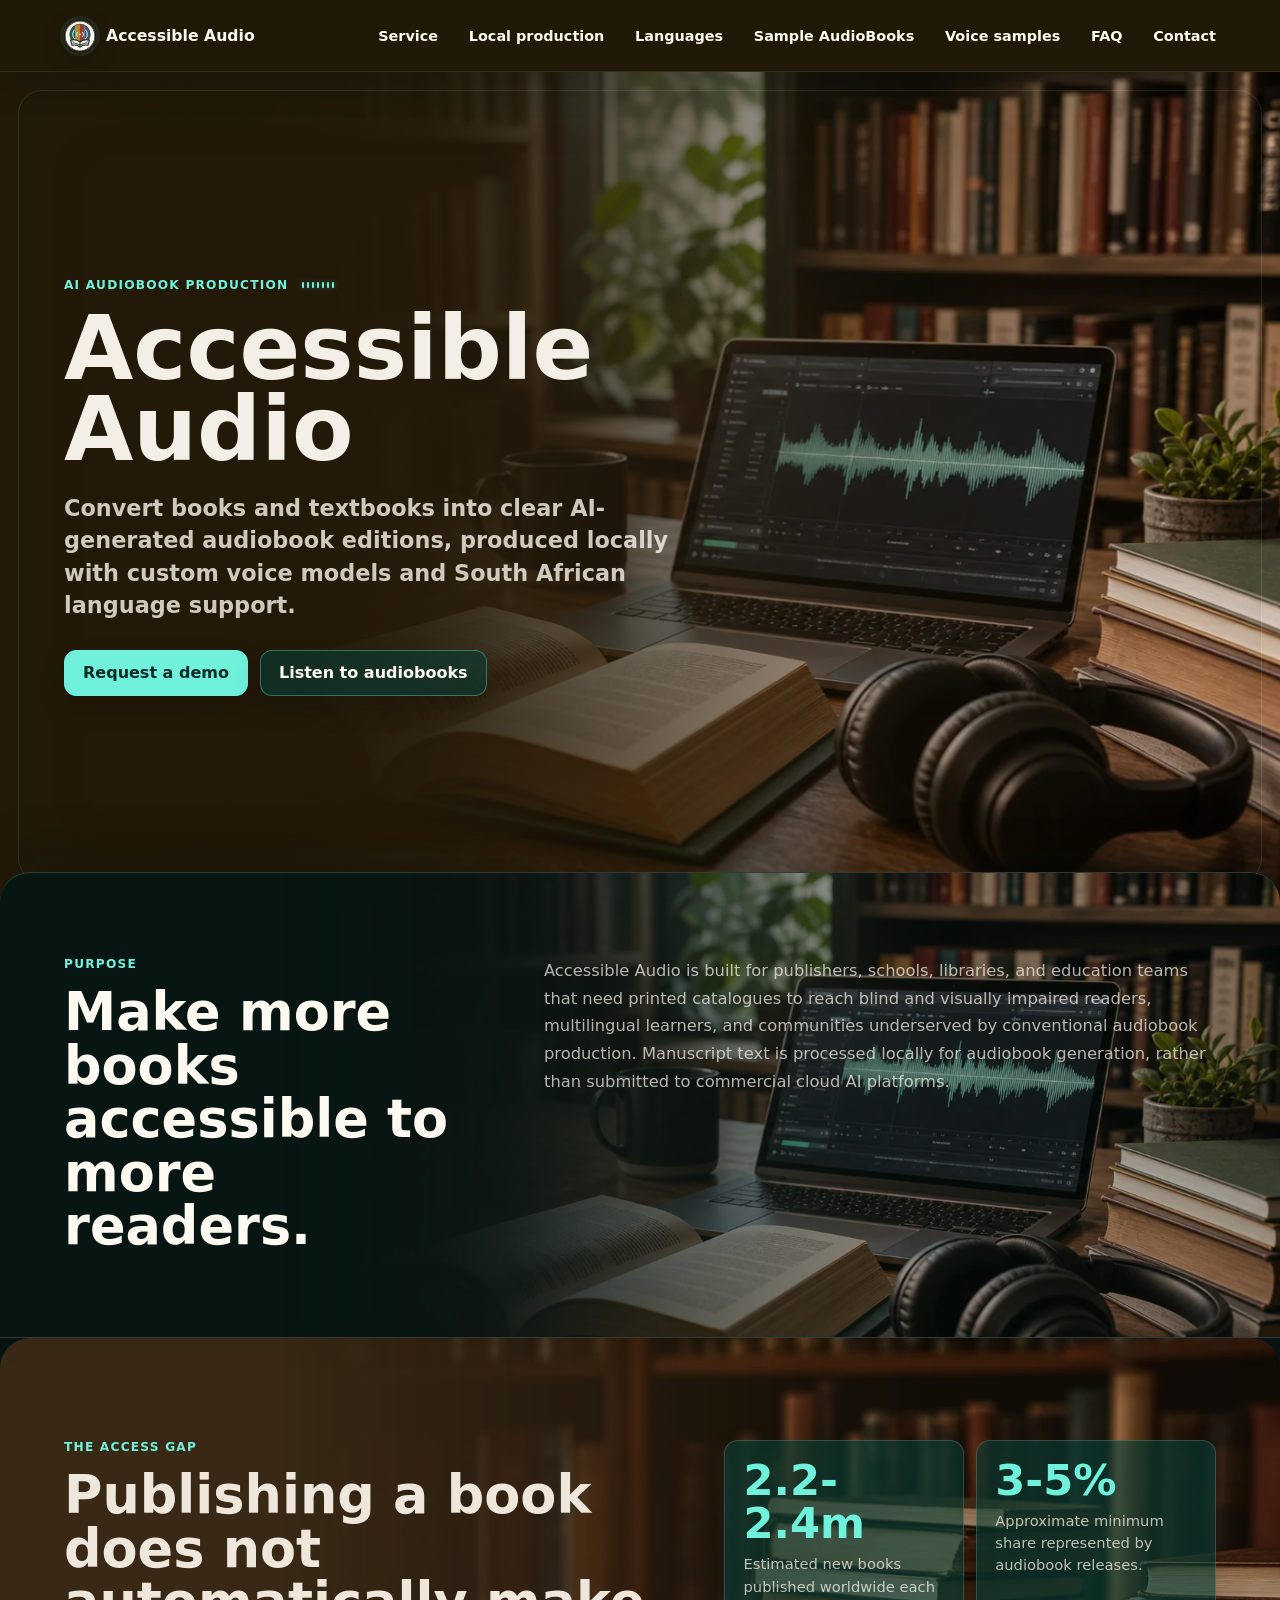
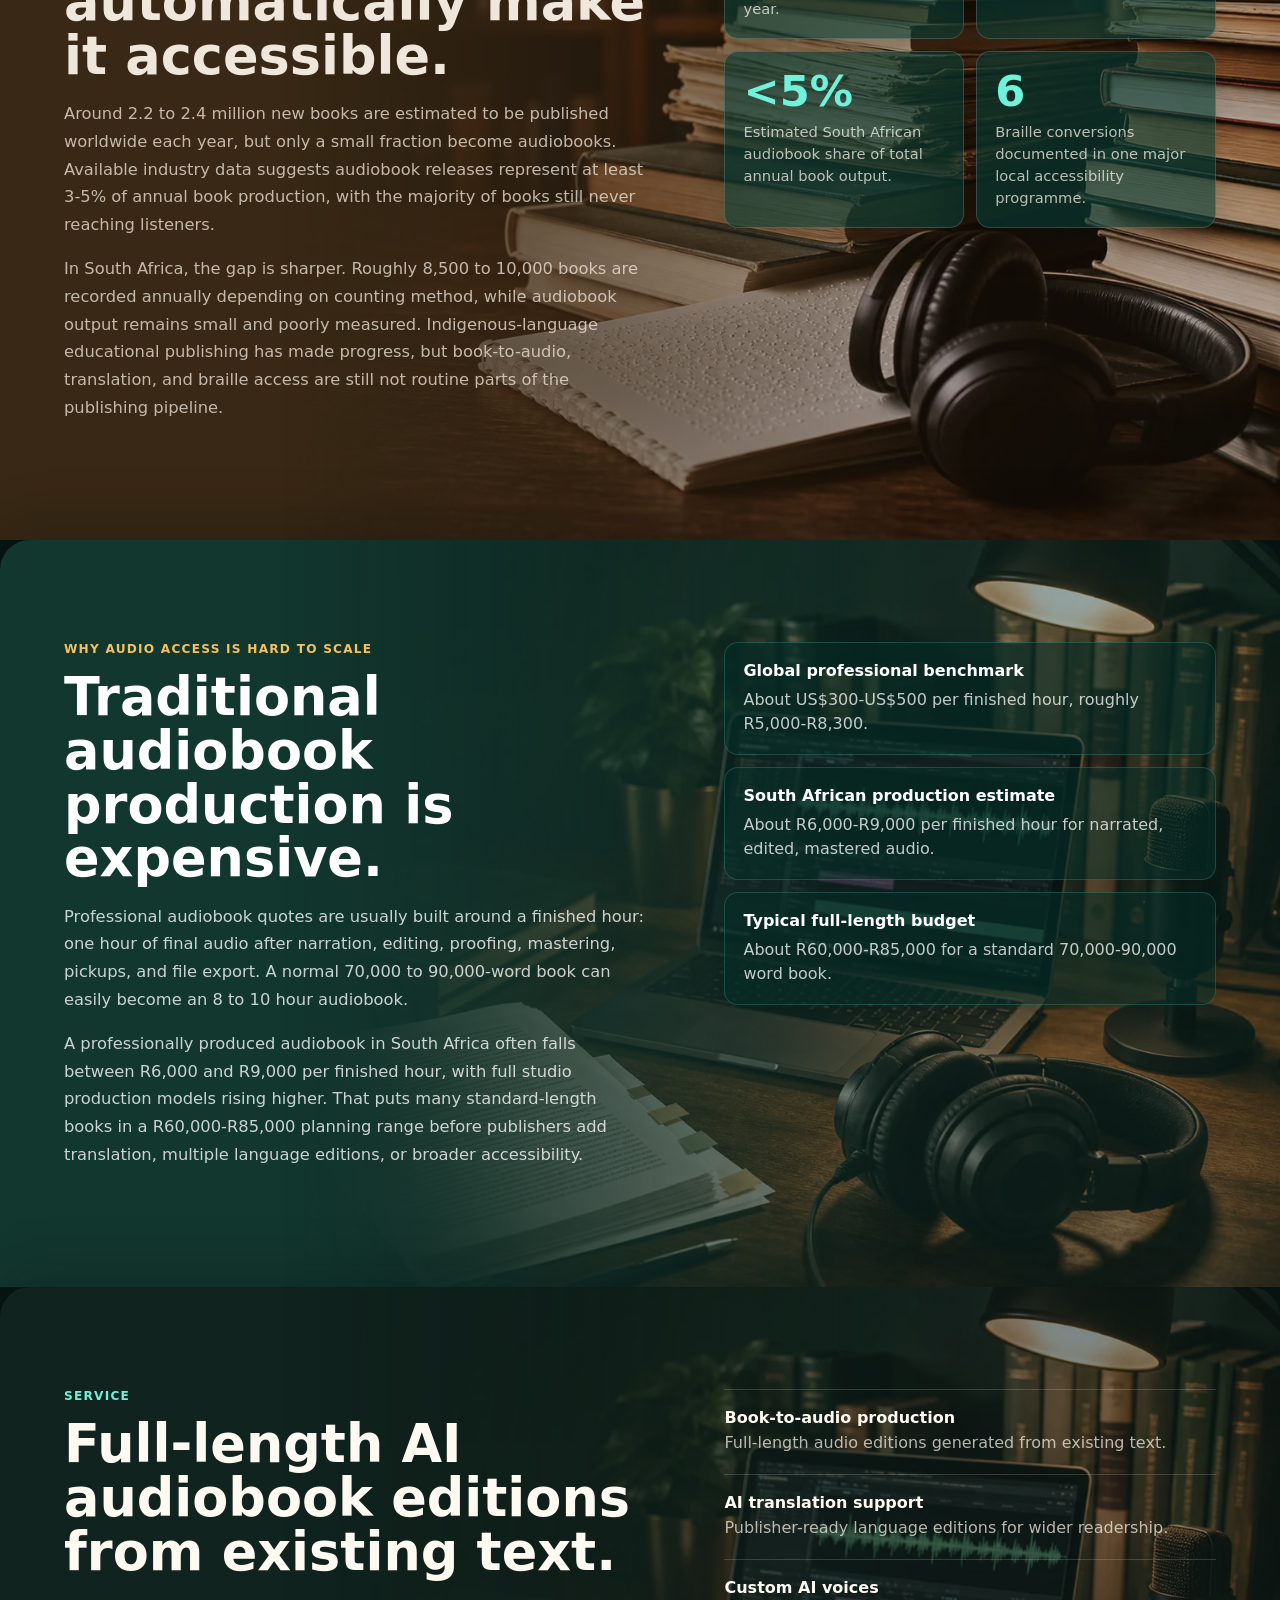
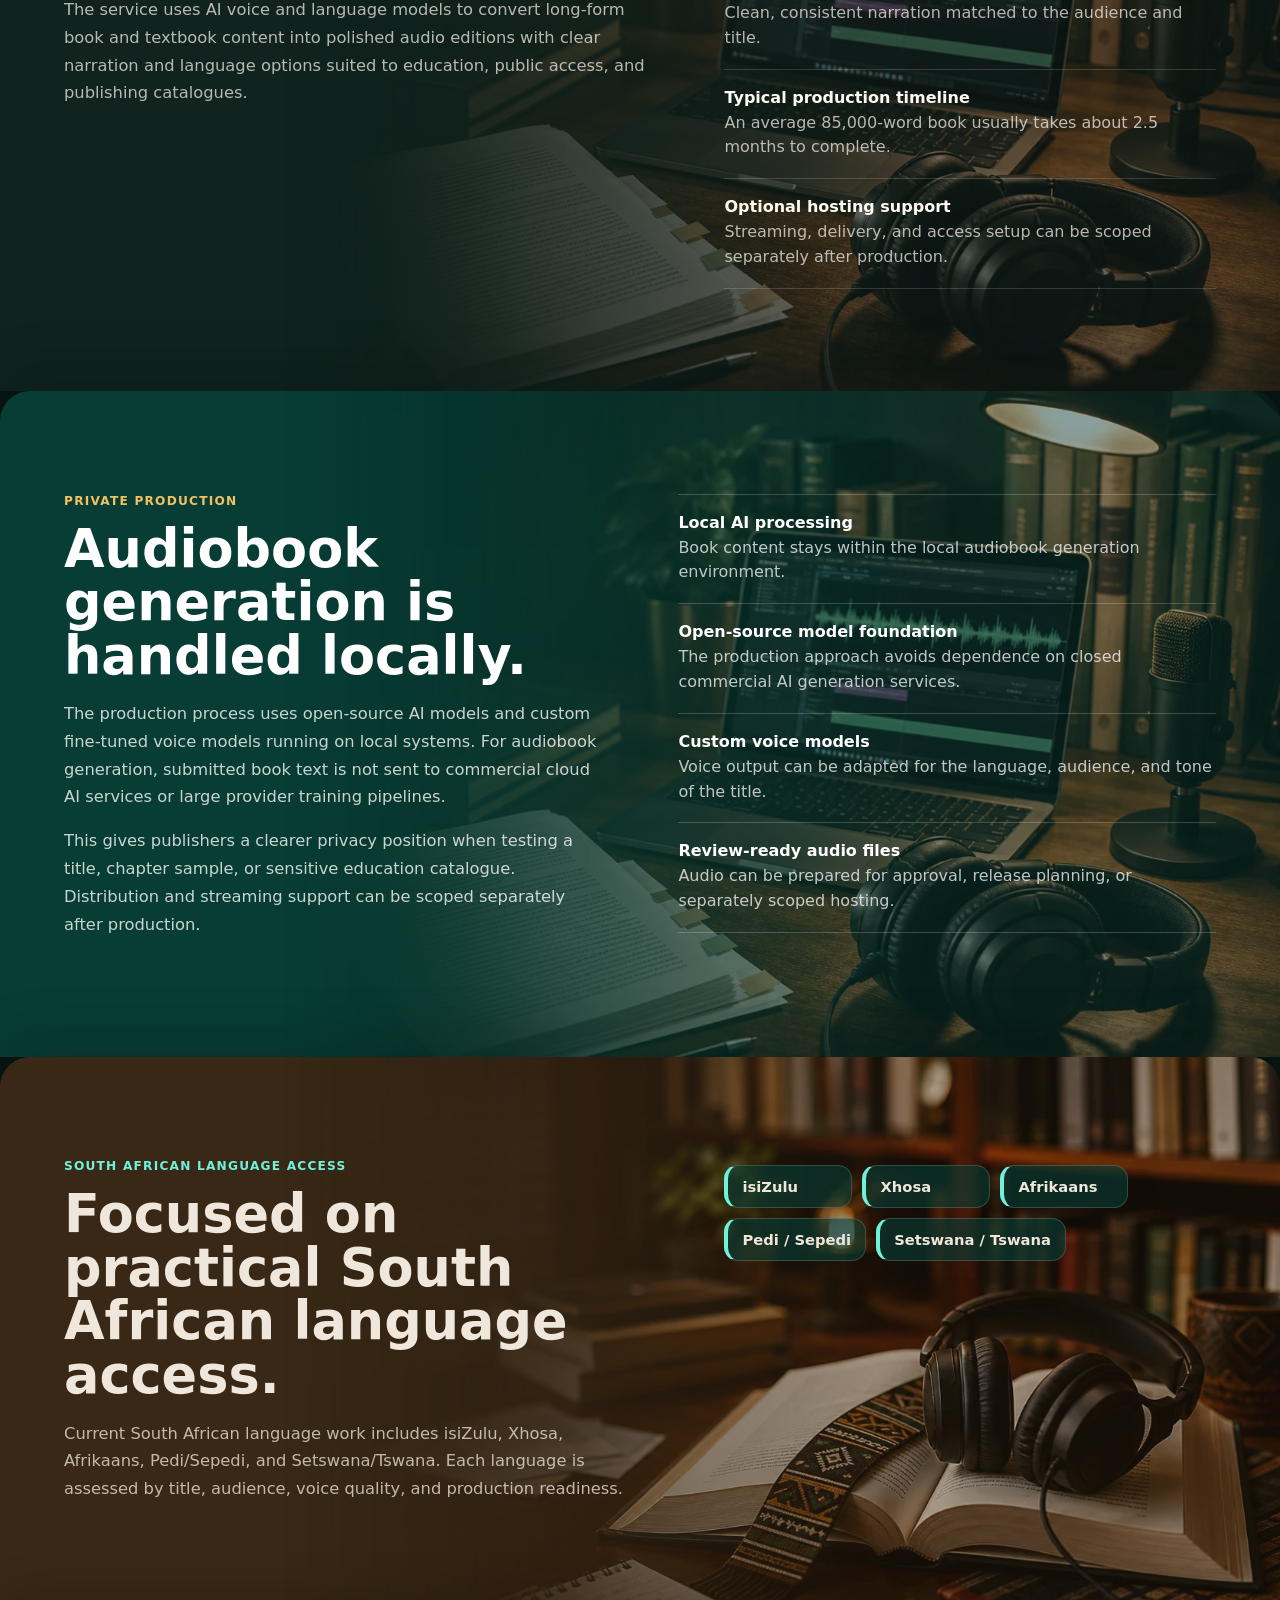
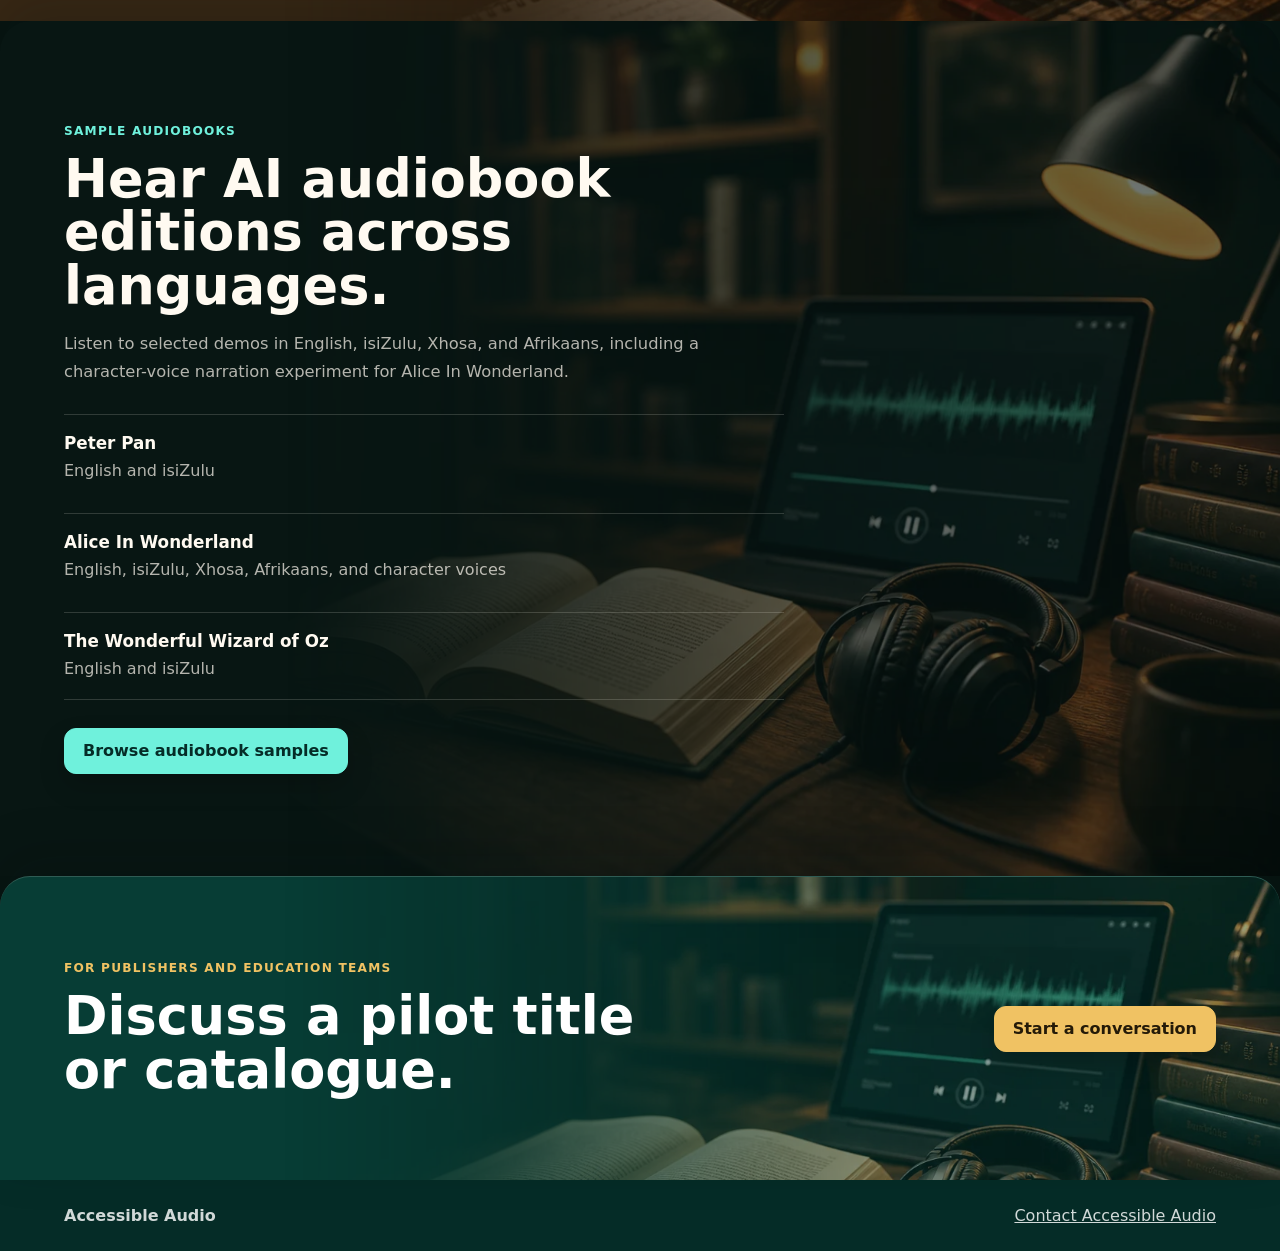
==== commit bc7530ad: "Rename audiobook navigation label" ====
--- a/index.html
+++ b/index.html
@@ -29,7 +29,7 @@
     <link rel="preload" href="assets/accessible-audio-logo-round.svg?v=20260624-logo1" as="image">
     <link rel="preload" href="assets/accessible-audio-hero.png?v=20260607-no-mic" as="image">
     <link rel="preload" href="assets/accessibility-language-bridge.png?v=20260607-audio" as="image">
-    <link rel="stylesheet" href="styles.css?v=20260715-motion2">
+    <link rel="stylesheet" href="styles.css?v=20260715-voices4">
   </head>
   <body class="home-page">
     <header class="site-header" aria-label="Primary navigation">
@@ -41,7 +41,7 @@
         <a href="#service">Service</a>
         <a href="#private">Local production</a>
         <a href="#languages">Languages</a>
-        <a href="audiobooks.html">Audiobooks</a>
+        <a href="audiobooks.html">Sample AudioBooks</a>
         <a href="voice-samples.html">Voice samples</a>
         <a href="faq.html">FAQ</a>
         <a href="contact.html">Contact</a>
--- a/styles.css
+++ b/styles.css
@@ -951,16 +951,78 @@
   outline-offset: 3px;
 }
 
-.voice-panel h3 {
-  margin-bottom: 18px;
+.voice-tier-list {
+  display: grid;
+  gap: clamp(38px, 6vw, 72px);
+}
+
+.voice-panel-heading {
+  display: flex;
+  align-items: end;
+  justify-content: space-between;
+  gap: 24px;
+  margin-bottom: 22px;
+  padding-bottom: 18px;
+  border-bottom: 1px solid rgba(111, 241, 220, 0.22);
+}
+
+.voice-panel-heading h3 {
+  margin: 4px 0 8px;
   color: var(--ink);
   font-size: clamp(1.35rem, 2.4vw, 1.85rem);
 }
 
+.voice-panel-heading p {
+  margin: 0;
+}
+
+.voice-price {
+  display: grid;
+  flex: 0 0 auto;
+  min-width: 116px;
+  padding: 14px 18px;
+  border: 1px solid rgba(240, 194, 99, 0.34);
+  border-radius: 14px;
+  color: var(--ink);
+  background: rgba(240, 194, 99, 0.08);
+  text-align: right;
+  box-shadow: 0 14px 30px rgba(2, 12, 10, 0.18);
+}
+
+.voice-price strong {
+  color: var(--gold);
+  font-size: 1.45rem;
+}
+
+.voice-price span {
+  color: var(--muted);
+  font-size: 0.76rem;
+  letter-spacing: 0.08em;
+  text-transform: uppercase;
+}
+
 .voice-card-grid {
   display: grid;
   grid-template-columns: repeat(auto-fit, minmax(180px, 1fr));
   gap: 14px;
+}
+
+@media (max-width: 620px) {
+  .voice-panel-heading {
+    align-items: stretch;
+    flex-direction: column;
+  }
+
+  .voice-price {
+    align-content: center;
+    grid-template-columns: auto 1fr;
+    gap: 8px;
+    text-align: left;
+  }
+
+  .voice-price span {
+    align-self: center;
+  }
 }
 
 .voice-card {
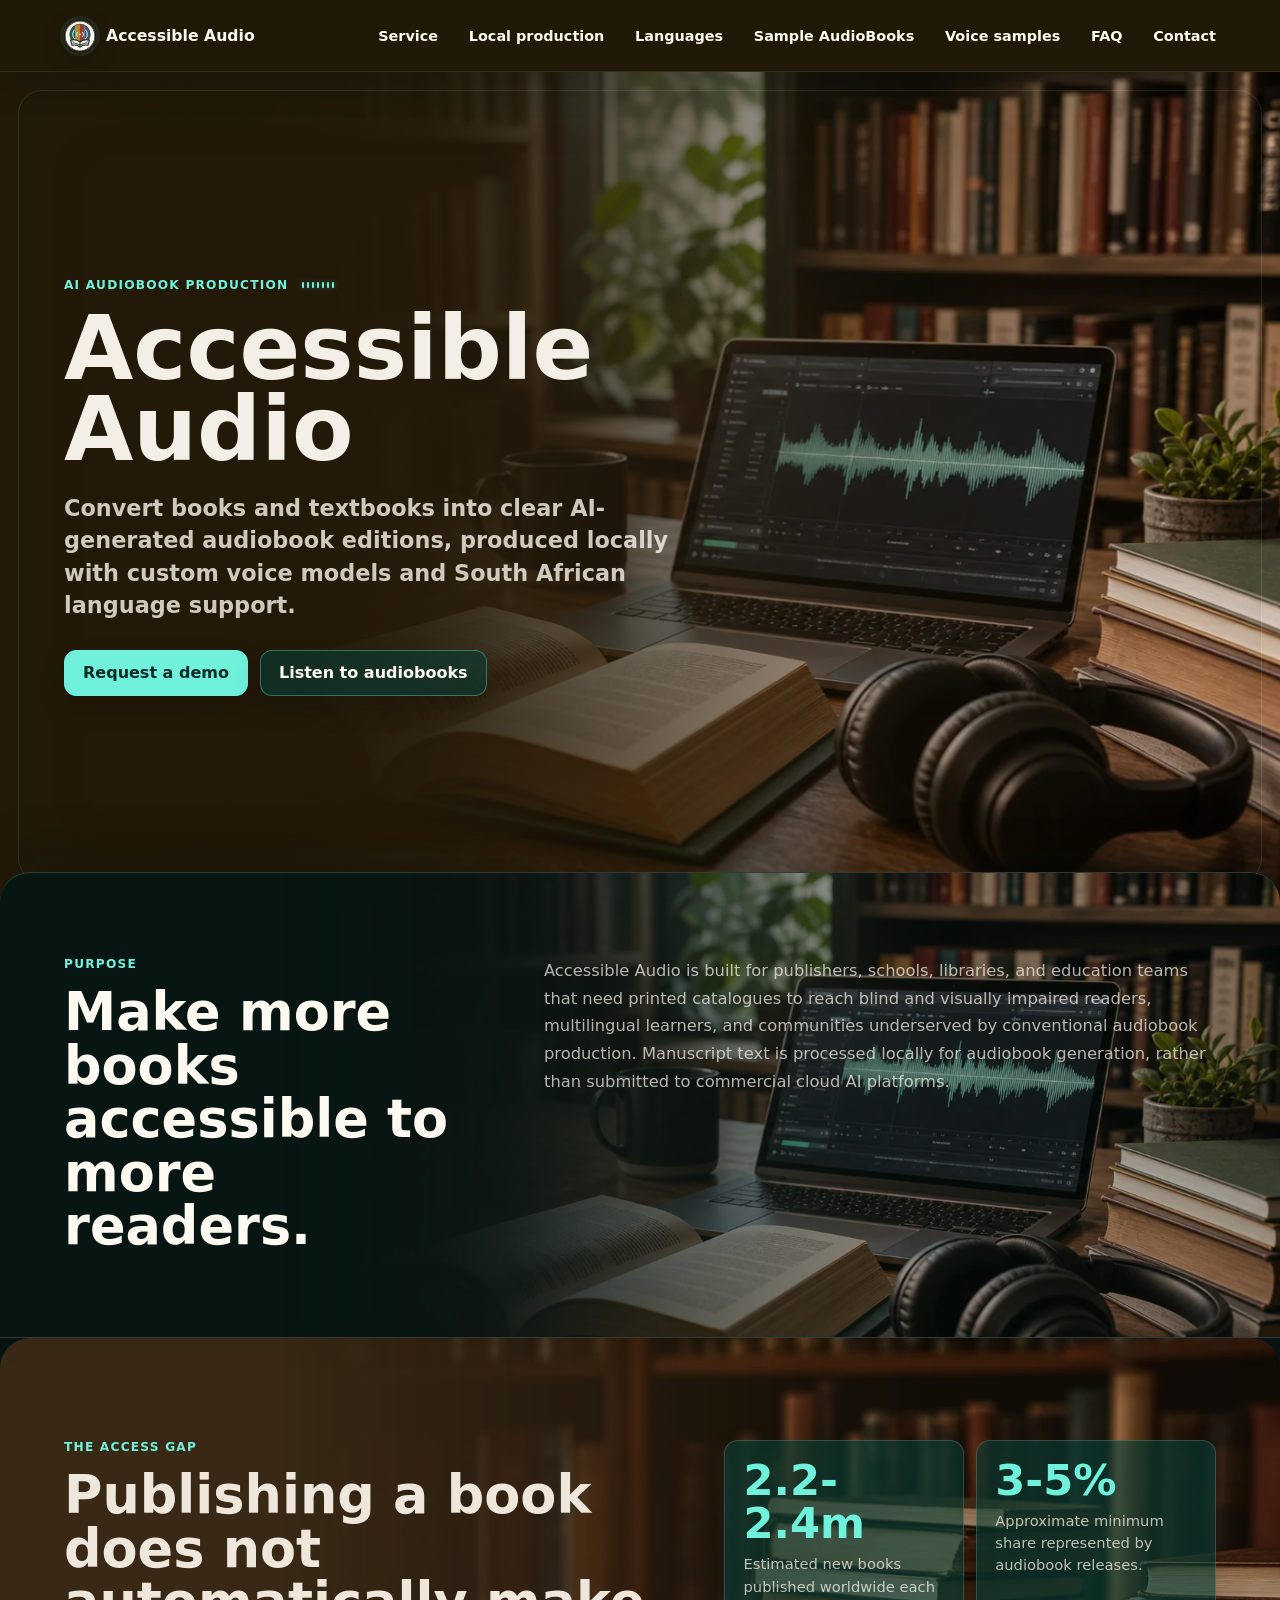
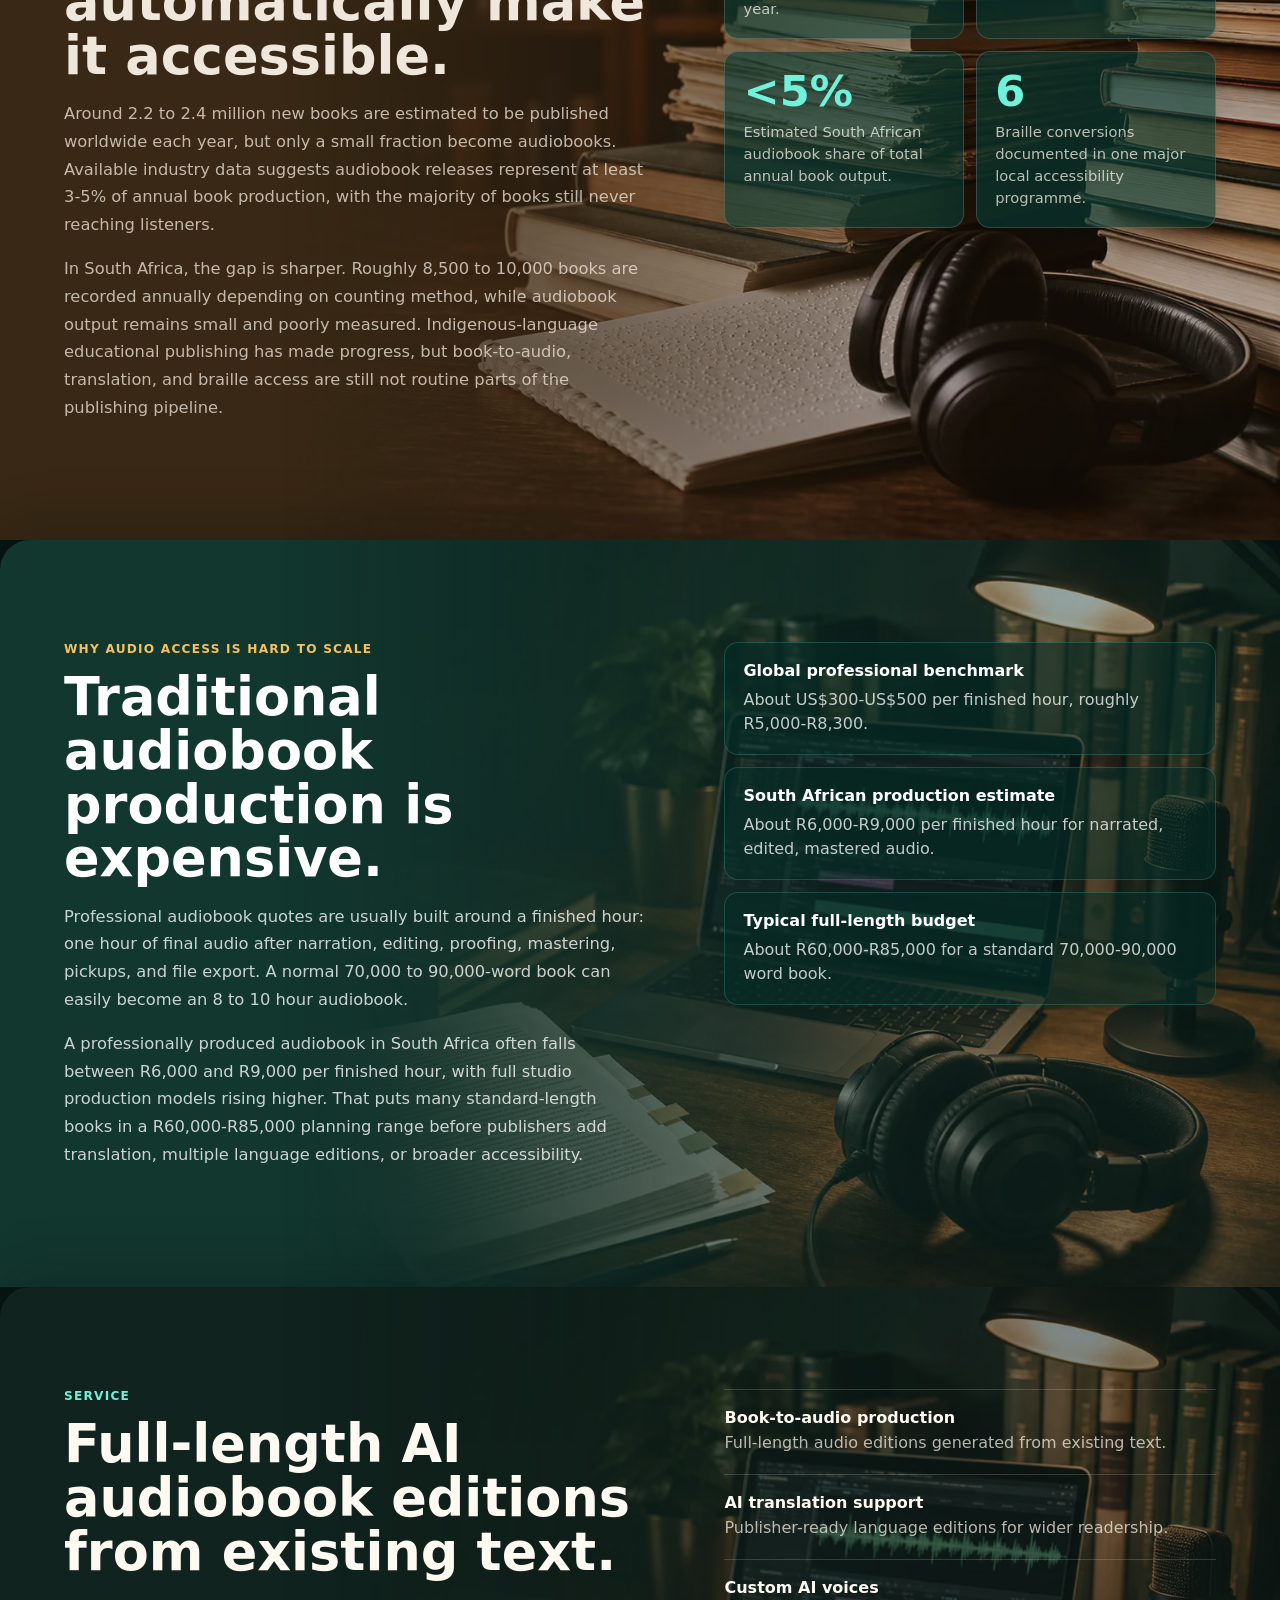
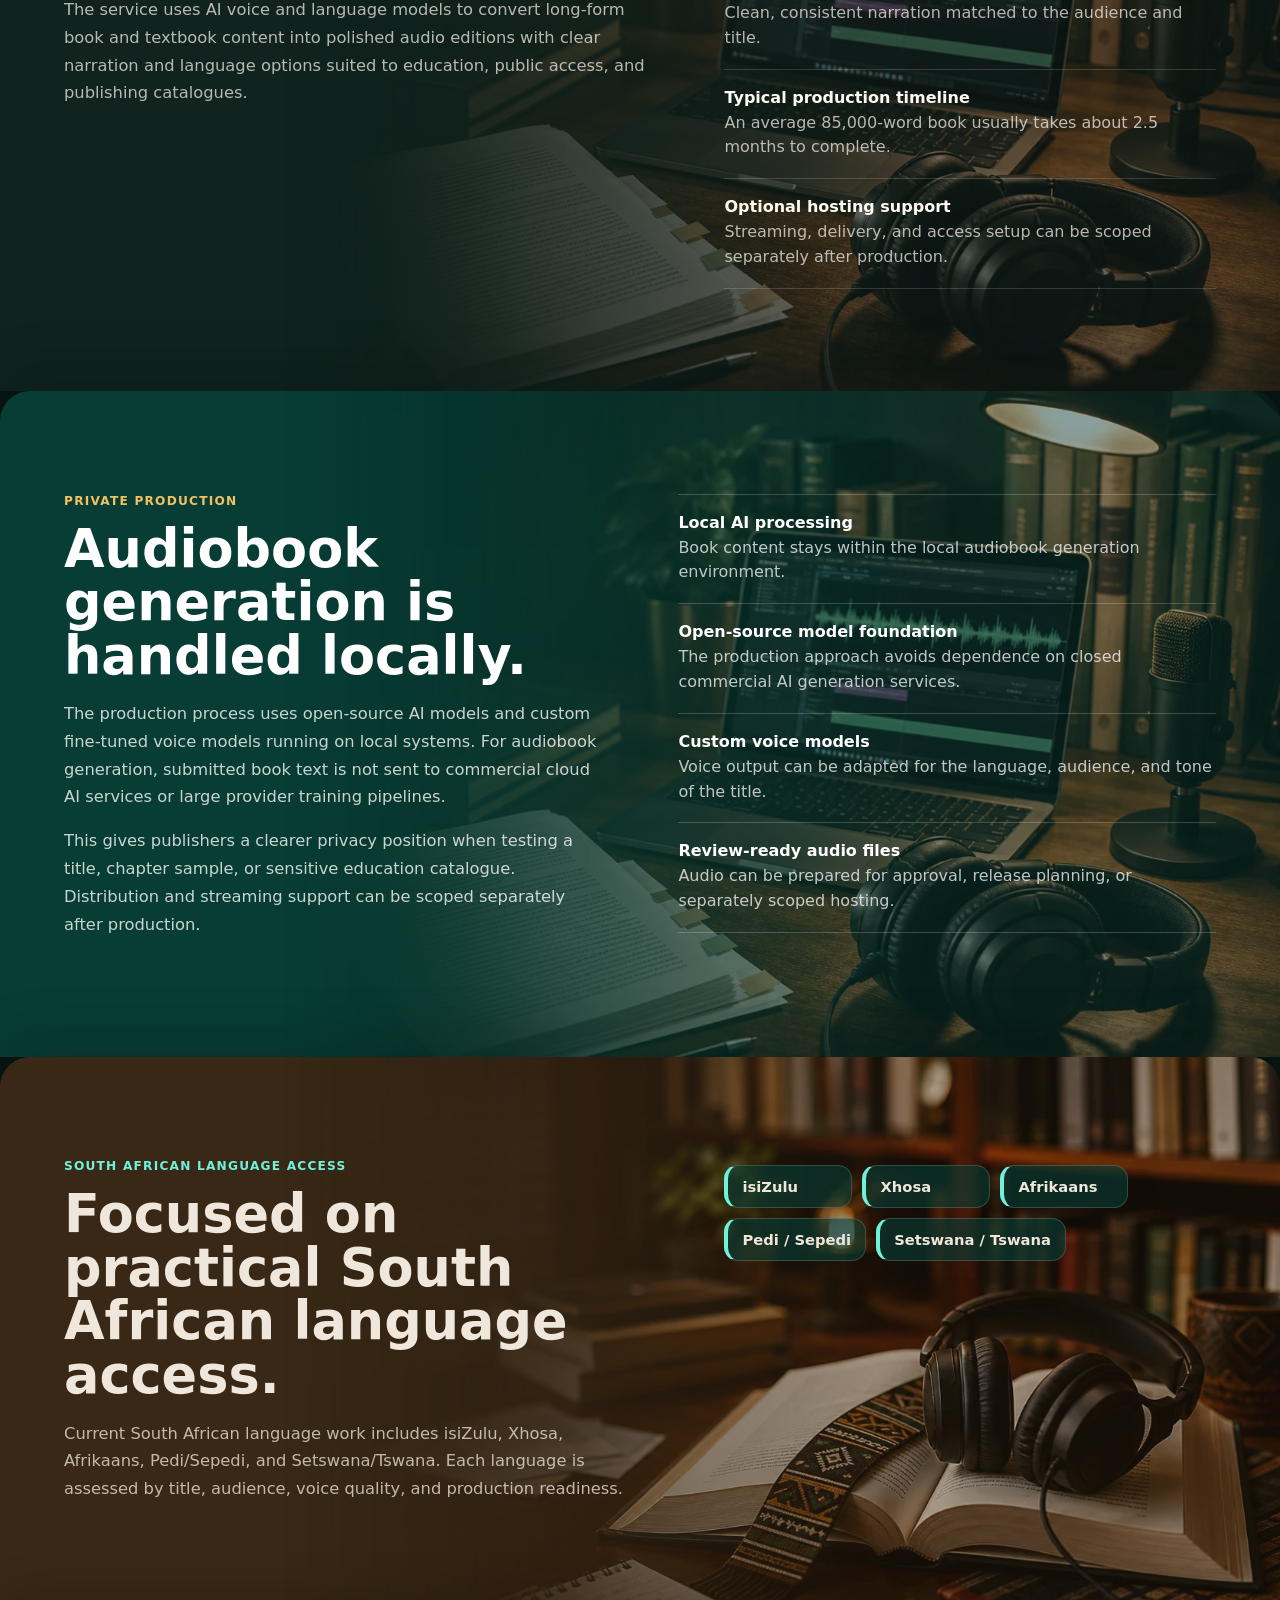
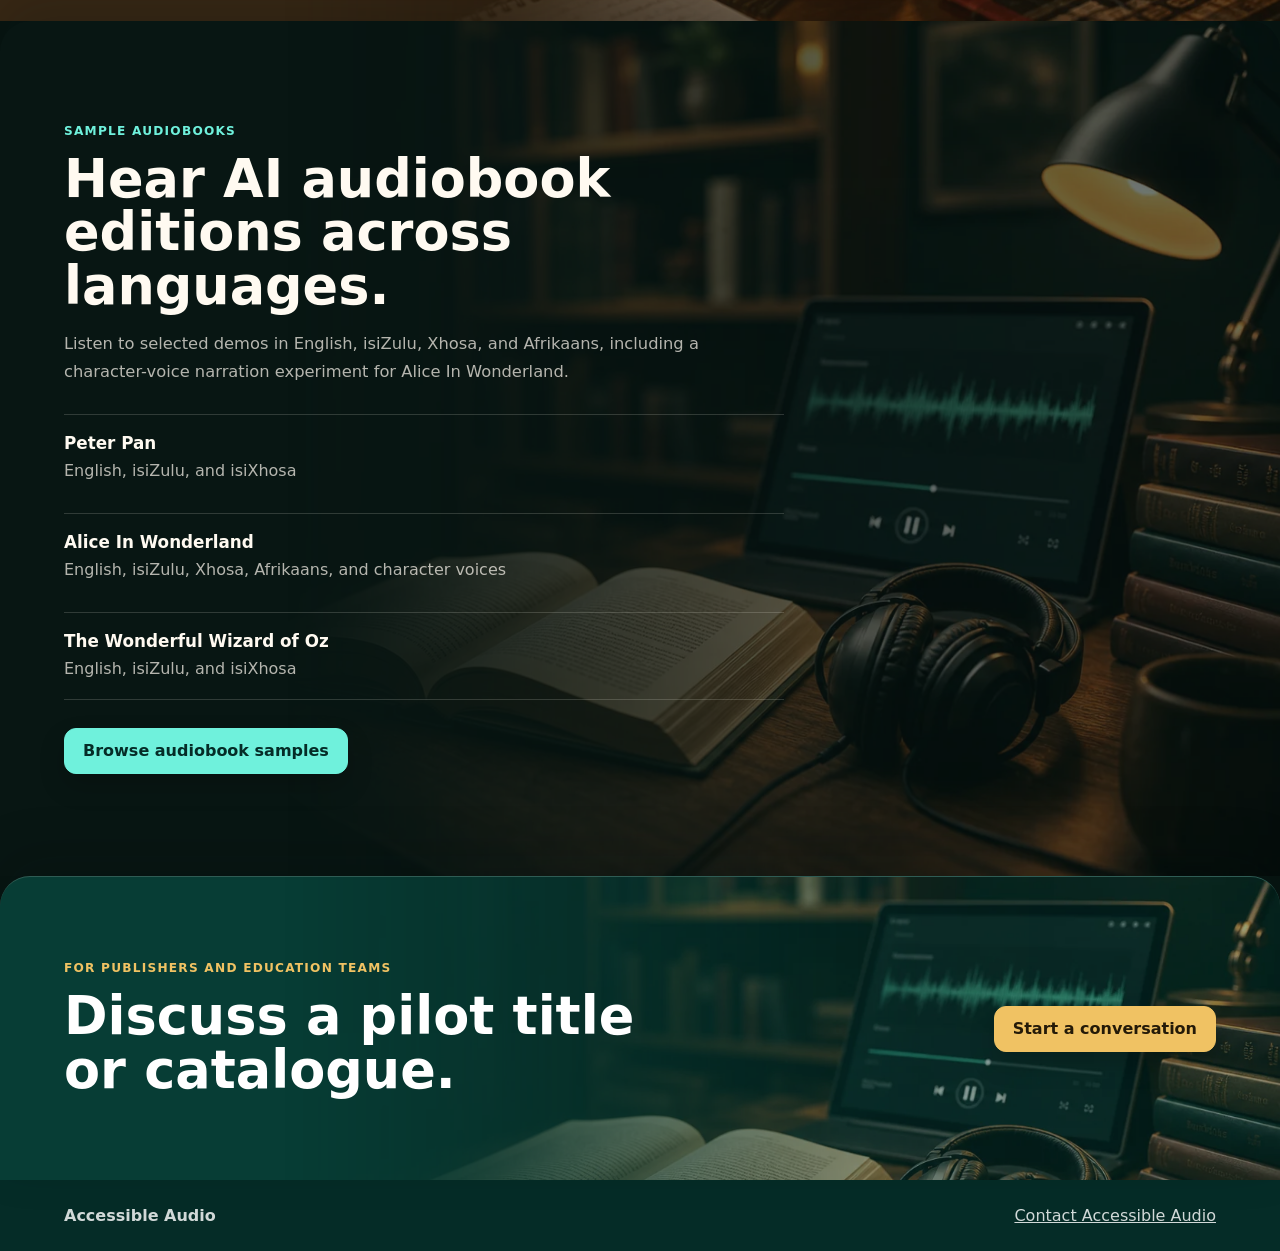
==== commit b25d298f: "Update audiobook language listings" ====
--- a/index.html
+++ b/index.html
@@ -219,7 +219,7 @@
         <div class="library-preview" aria-label="Audiobook library preview">
           <div>
             <strong>Peter Pan</strong>
-            <span>English and isiZulu</span>
+            <span>English, isiZulu, and isiXhosa</span>
           </div>
           <div>
             <strong>Alice In Wonderland</strong>
@@ -227,7 +227,7 @@
           </div>
           <div>
             <strong>The Wonderful Wizard of Oz</strong>
-            <span>English and isiZulu</span>
+            <span>English, isiZulu, and isiXhosa</span>
           </div>
         </div>
         <div class="section-actions">
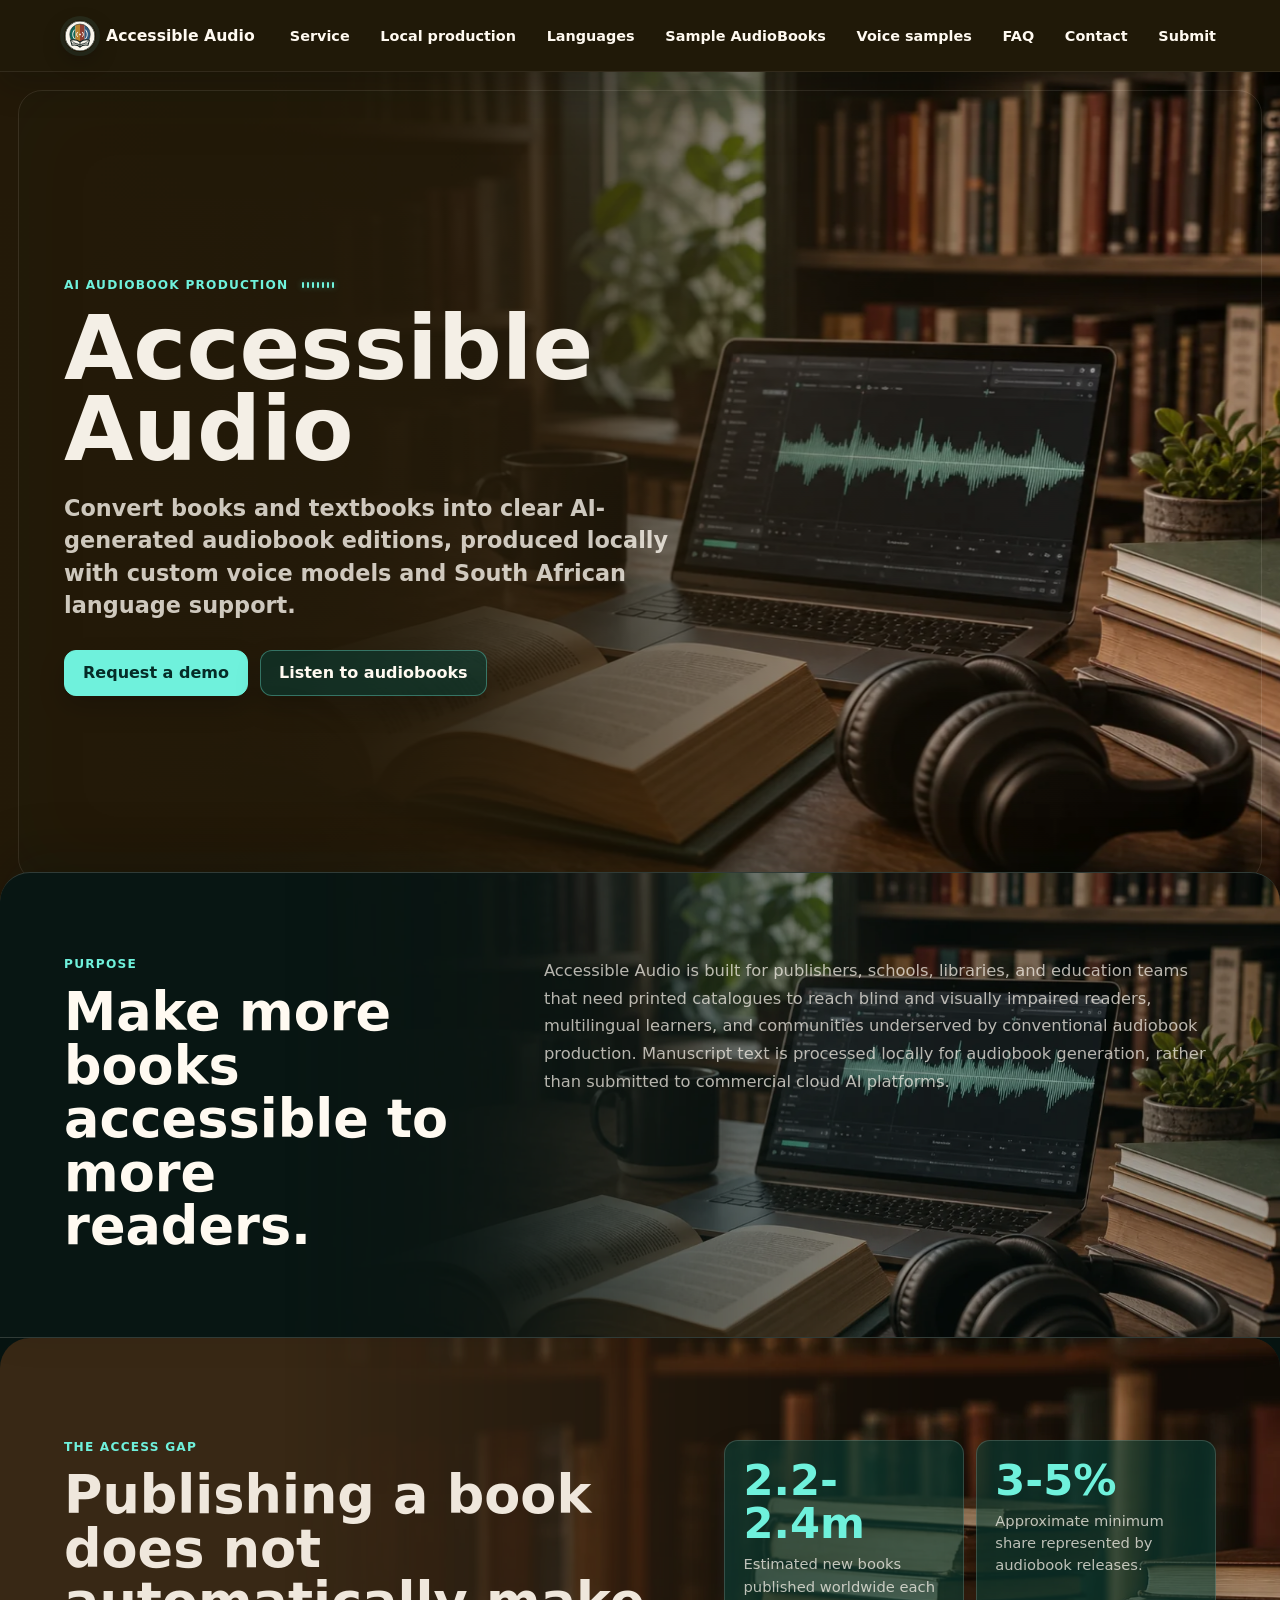
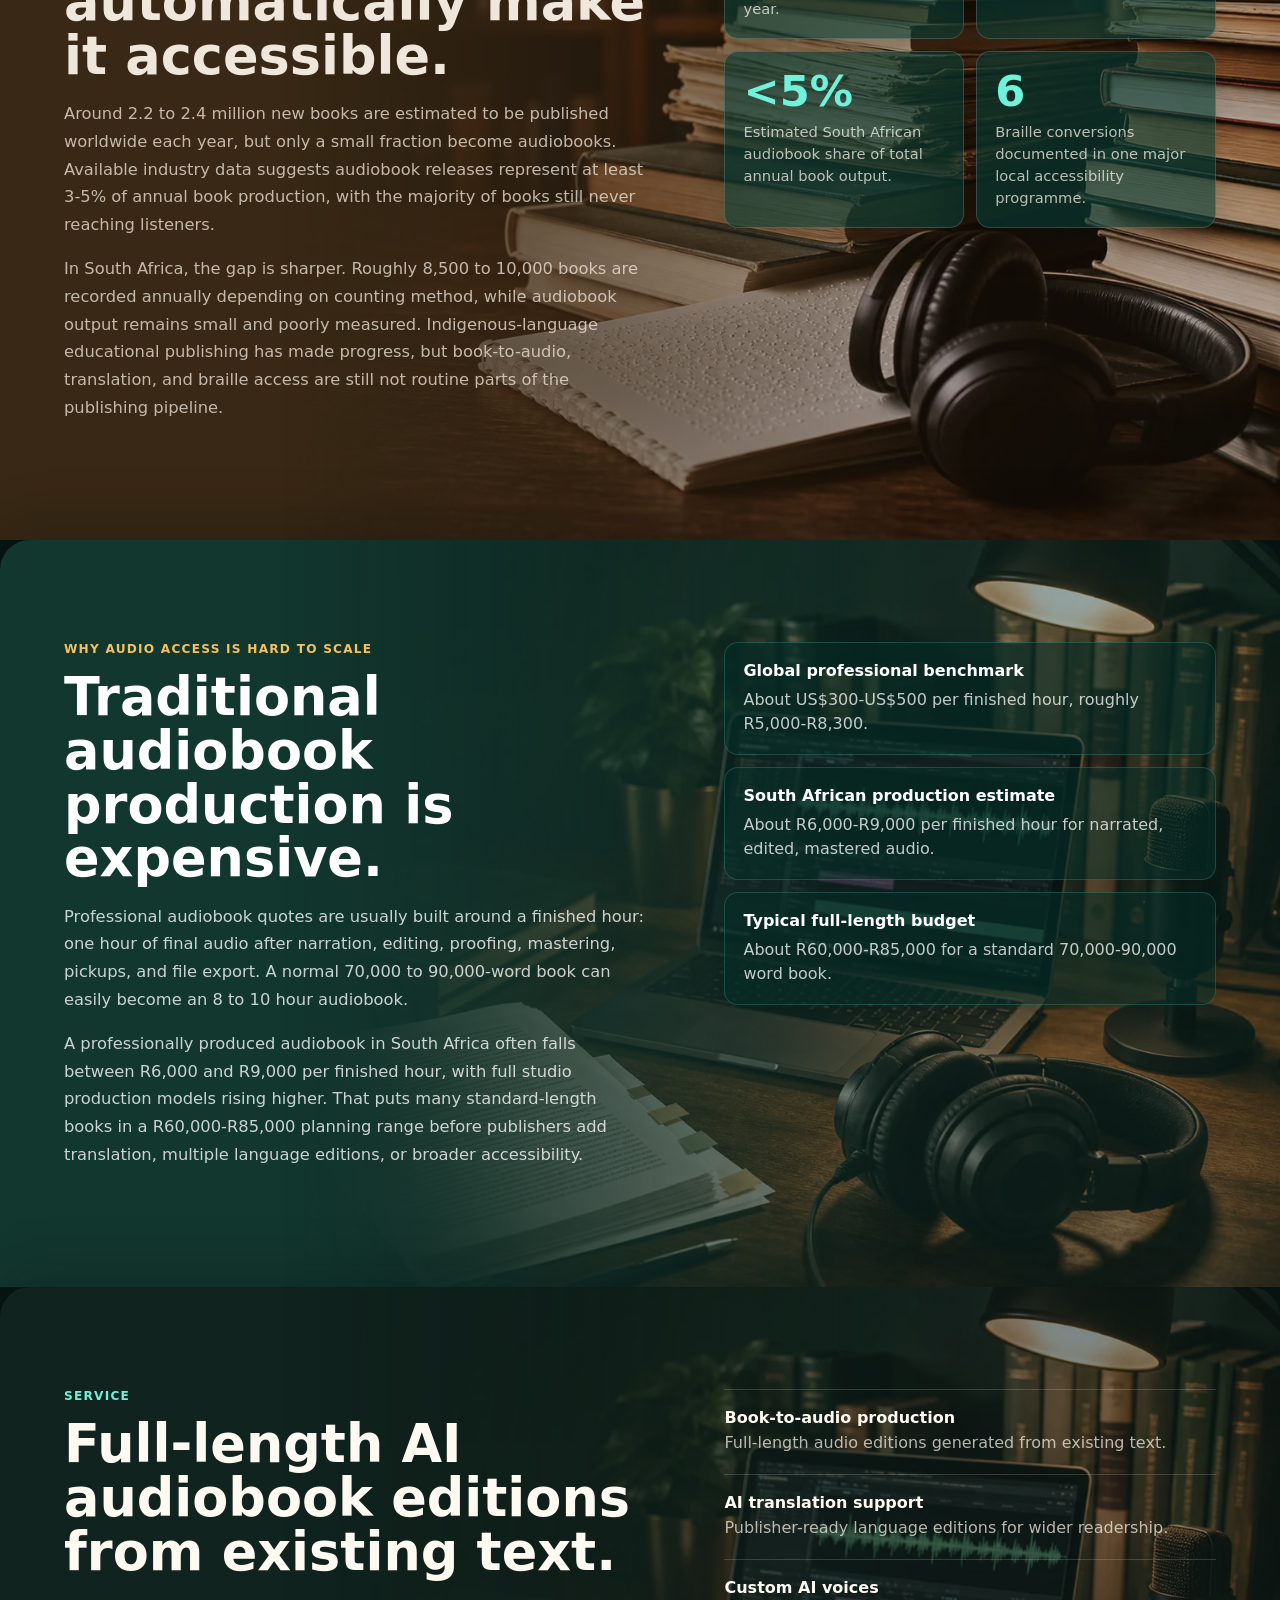
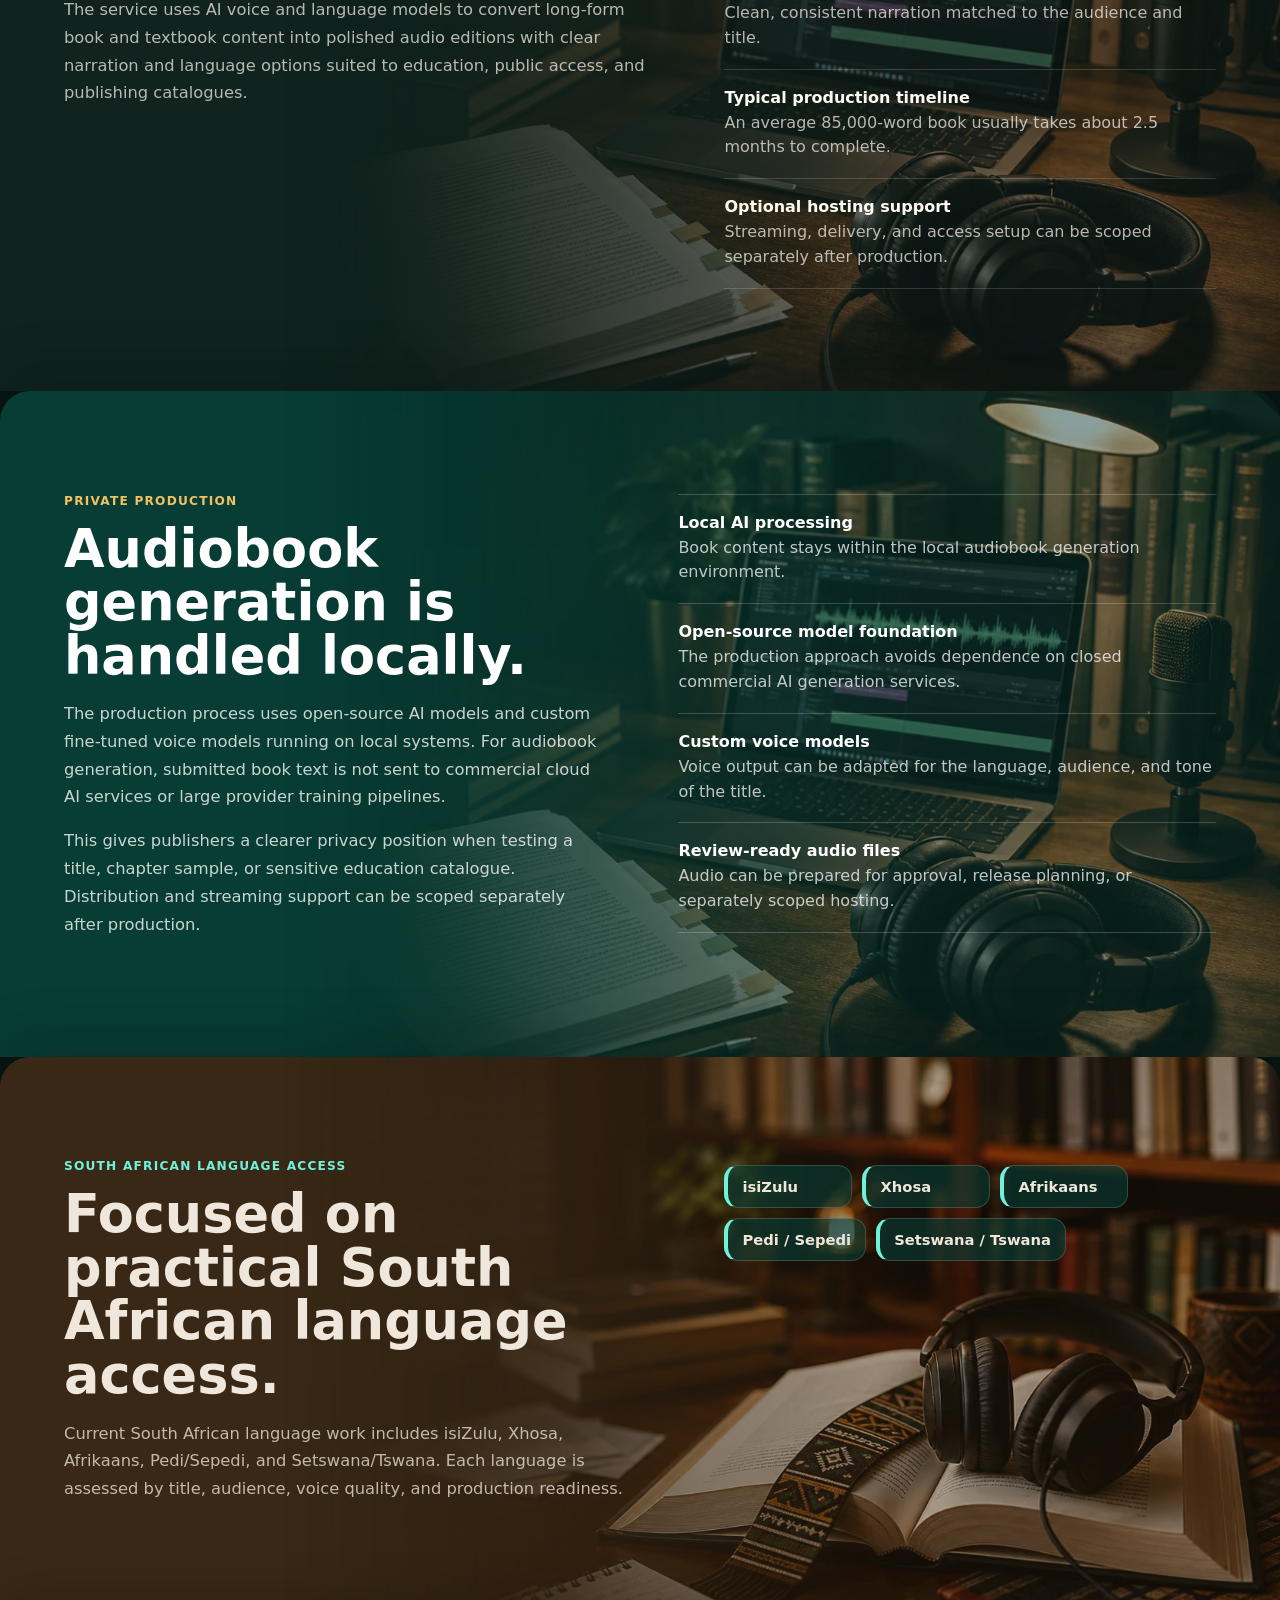
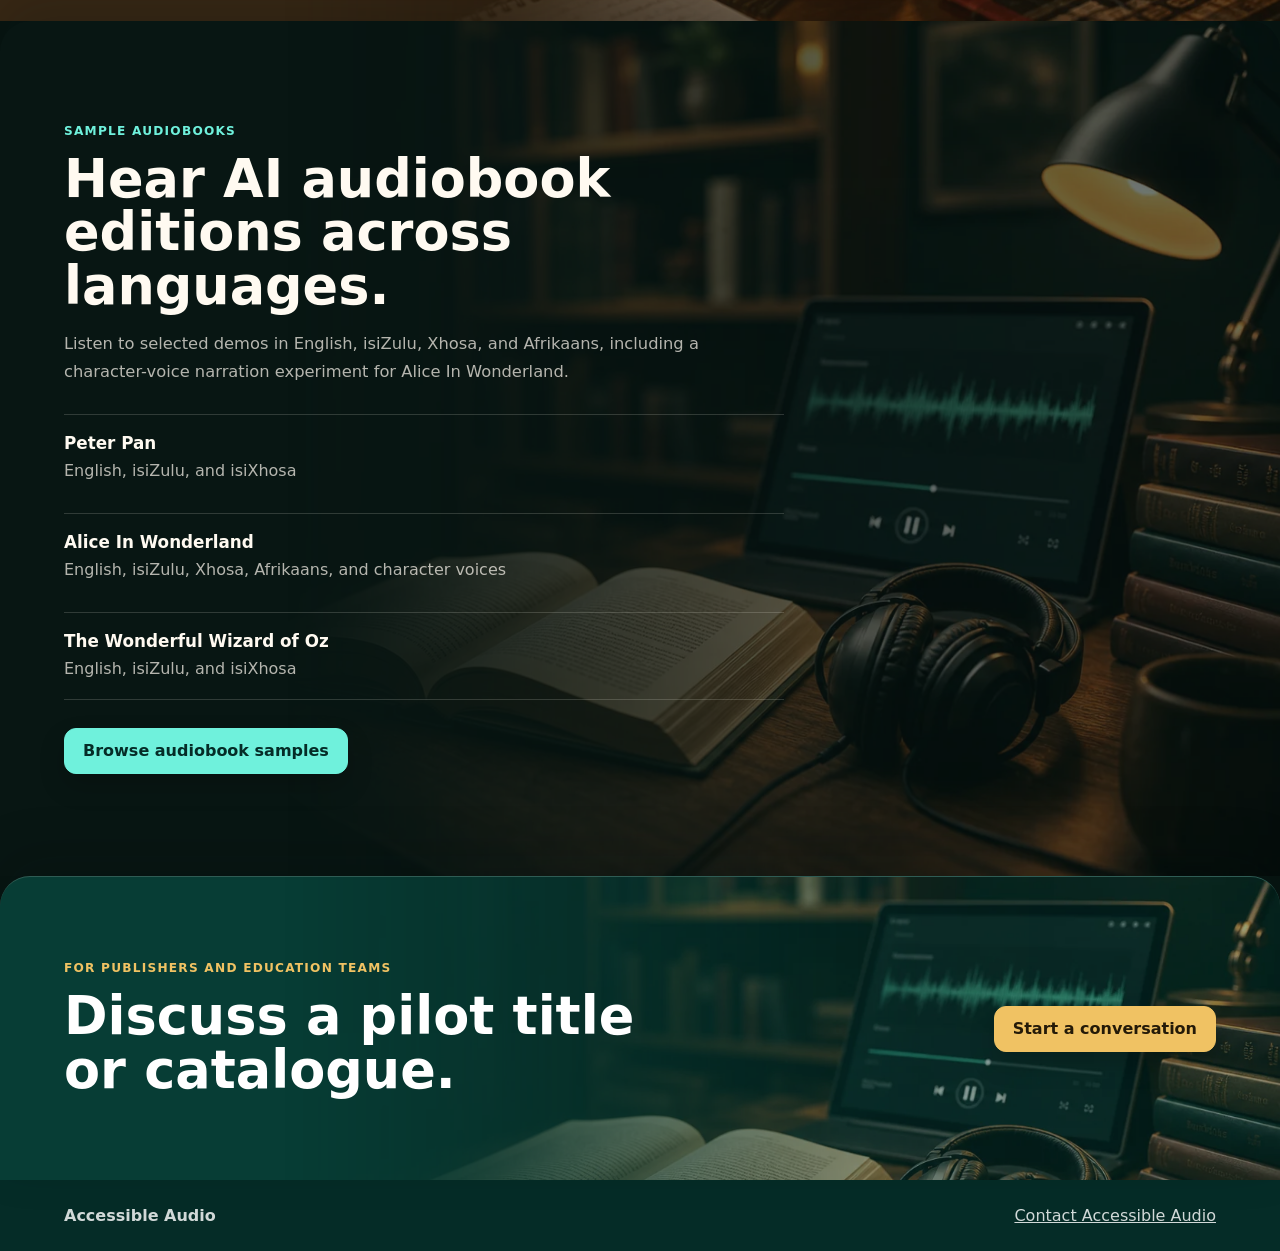
==== commit 8c720be1: "Improve search indexing signals" ====
--- a/index.html
+++ b/index.html
@@ -25,6 +25,39 @@
       content="Accessible Audio helps publishers, schools, and education teams create locally produced AI audiobook editions with South African language support."
     >
     <meta name="twitter:image" content="https://accessibleaudio.co.za/assets/aa-photo-hero.webp">
+    <script type="application/ld+json">
+      {
+        "@context": "https://schema.org",
+        "@graph": [
+          {
+            "@type": "WebSite",
+            "@id": "https://accessibleaudio.co.za/#website",
+            "url": "https://accessibleaudio.co.za/",
+            "name": "Accessible Audio",
+            "description": "Locally produced AI audiobook editions with South African language support.",
+            "publisher": { "@id": "https://accessibleaudio.co.za/#organization" },
+            "inLanguage": "en-ZA"
+          },
+          {
+            "@type": "Organization",
+            "@id": "https://accessibleaudio.co.za/#organization",
+            "name": "Accessible Audio",
+            "url": "https://accessibleaudio.co.za/",
+            "logo": {
+              "@type": "ImageObject",
+              "url": "https://accessibleaudio.co.za/assets/accessible-audio-logo-round-1024.png",
+              "width": 1024,
+              "height": 1024
+            },
+            "description": "Accessible Audio creates locally produced AI audiobook editions for publishers, schools, libraries, and education teams.",
+            "areaServed": {
+              "@type": "Country",
+              "name": "South Africa"
+            }
+          }
+        ]
+      }
+    </script>
     <link rel="icon" href="favicon.svg?v=20260612-private" type="image/svg+xml">
     <link rel="preload" href="assets/accessible-audio-logo-round.svg?v=20260624-logo1" as="image">
     <link rel="preload" href="assets/accessible-audio-hero.png?v=20260607-no-mic" as="image">
@@ -33,7 +66,7 @@
   </head>
   <body class="home-page">
     <header class="site-header" aria-label="Primary navigation">
-      <a class="brand" href="index.html" aria-label="Accessible Audio home">
+      <a class="brand" href="/" aria-label="Accessible Audio home">
         <span class="brand-mark" aria-hidden="true"></span>
         Accessible Audio
       </a>
@@ -45,6 +78,7 @@
         <a href="voice-samples.html">Voice samples</a>
         <a href="faq.html">FAQ</a>
         <a href="contact.html">Contact</a>
+        <a href="submit/">Submit</a>
       </nav>
     </header>
 
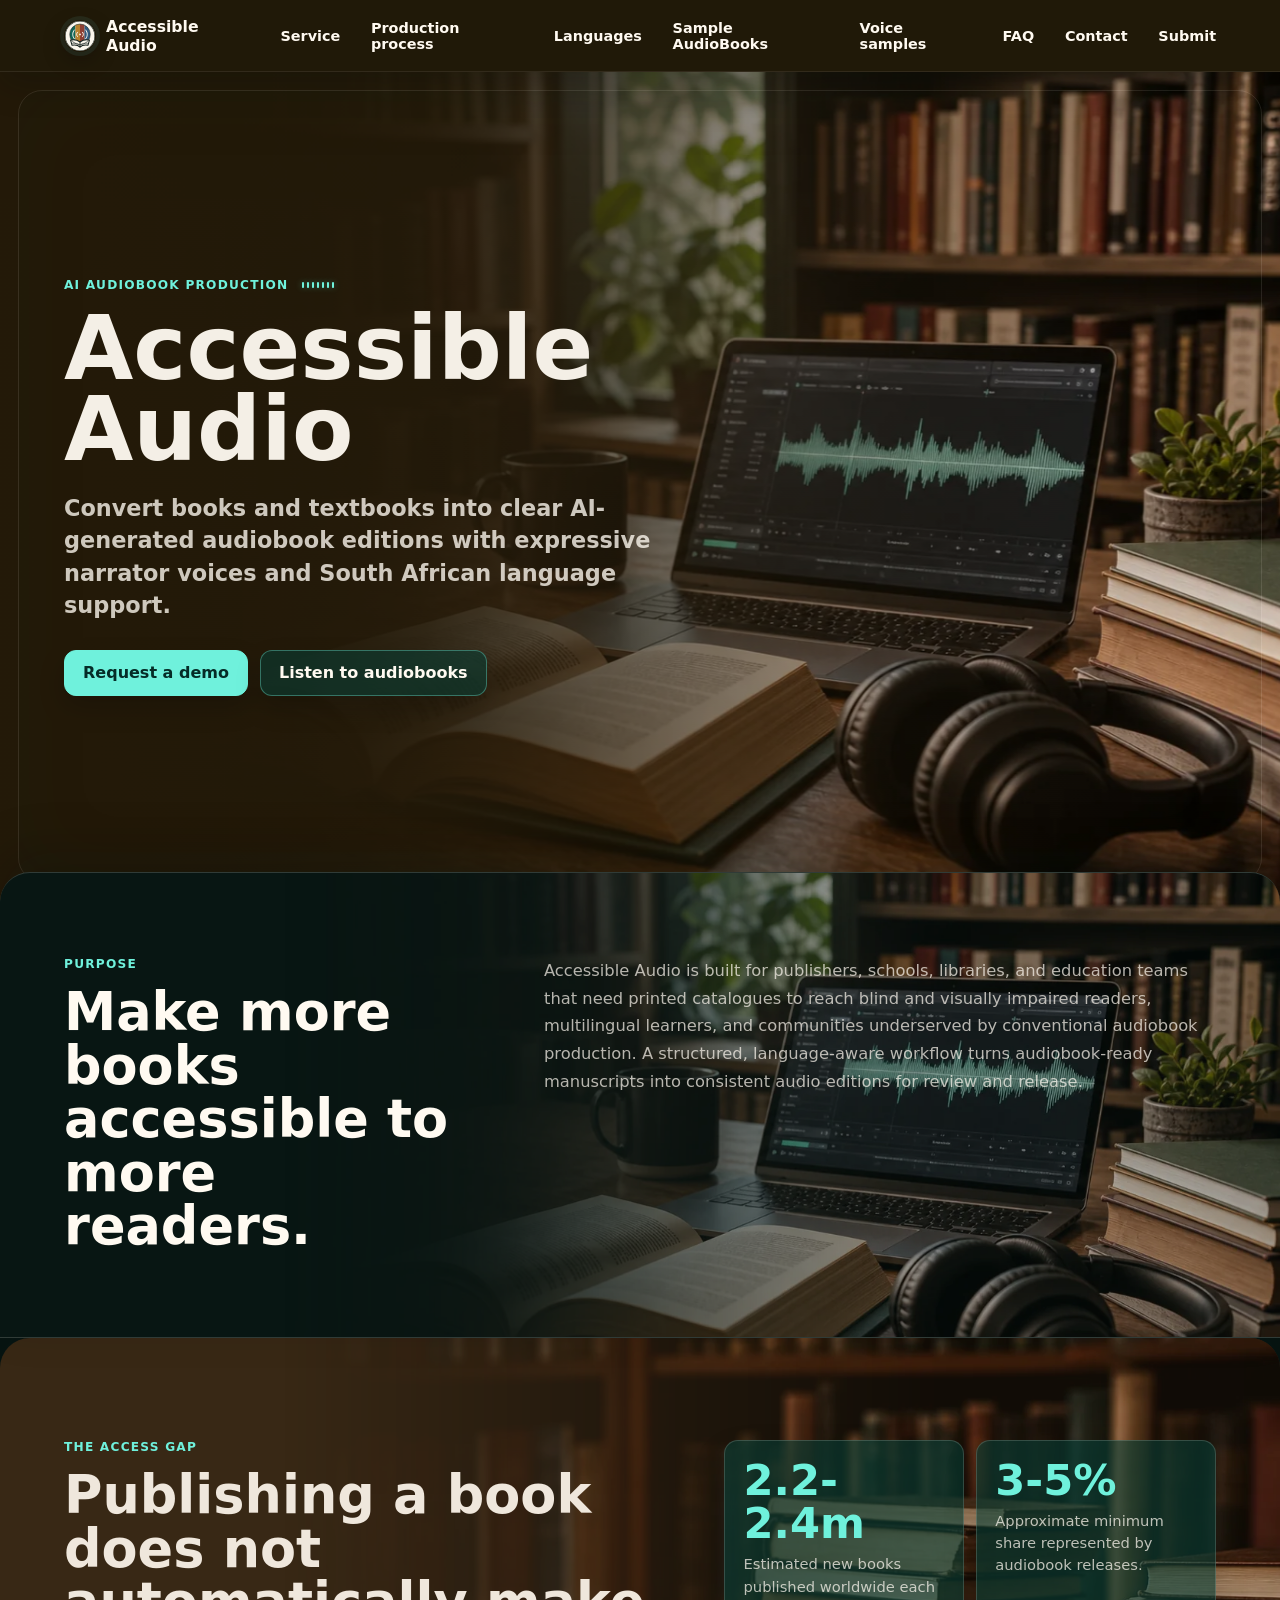
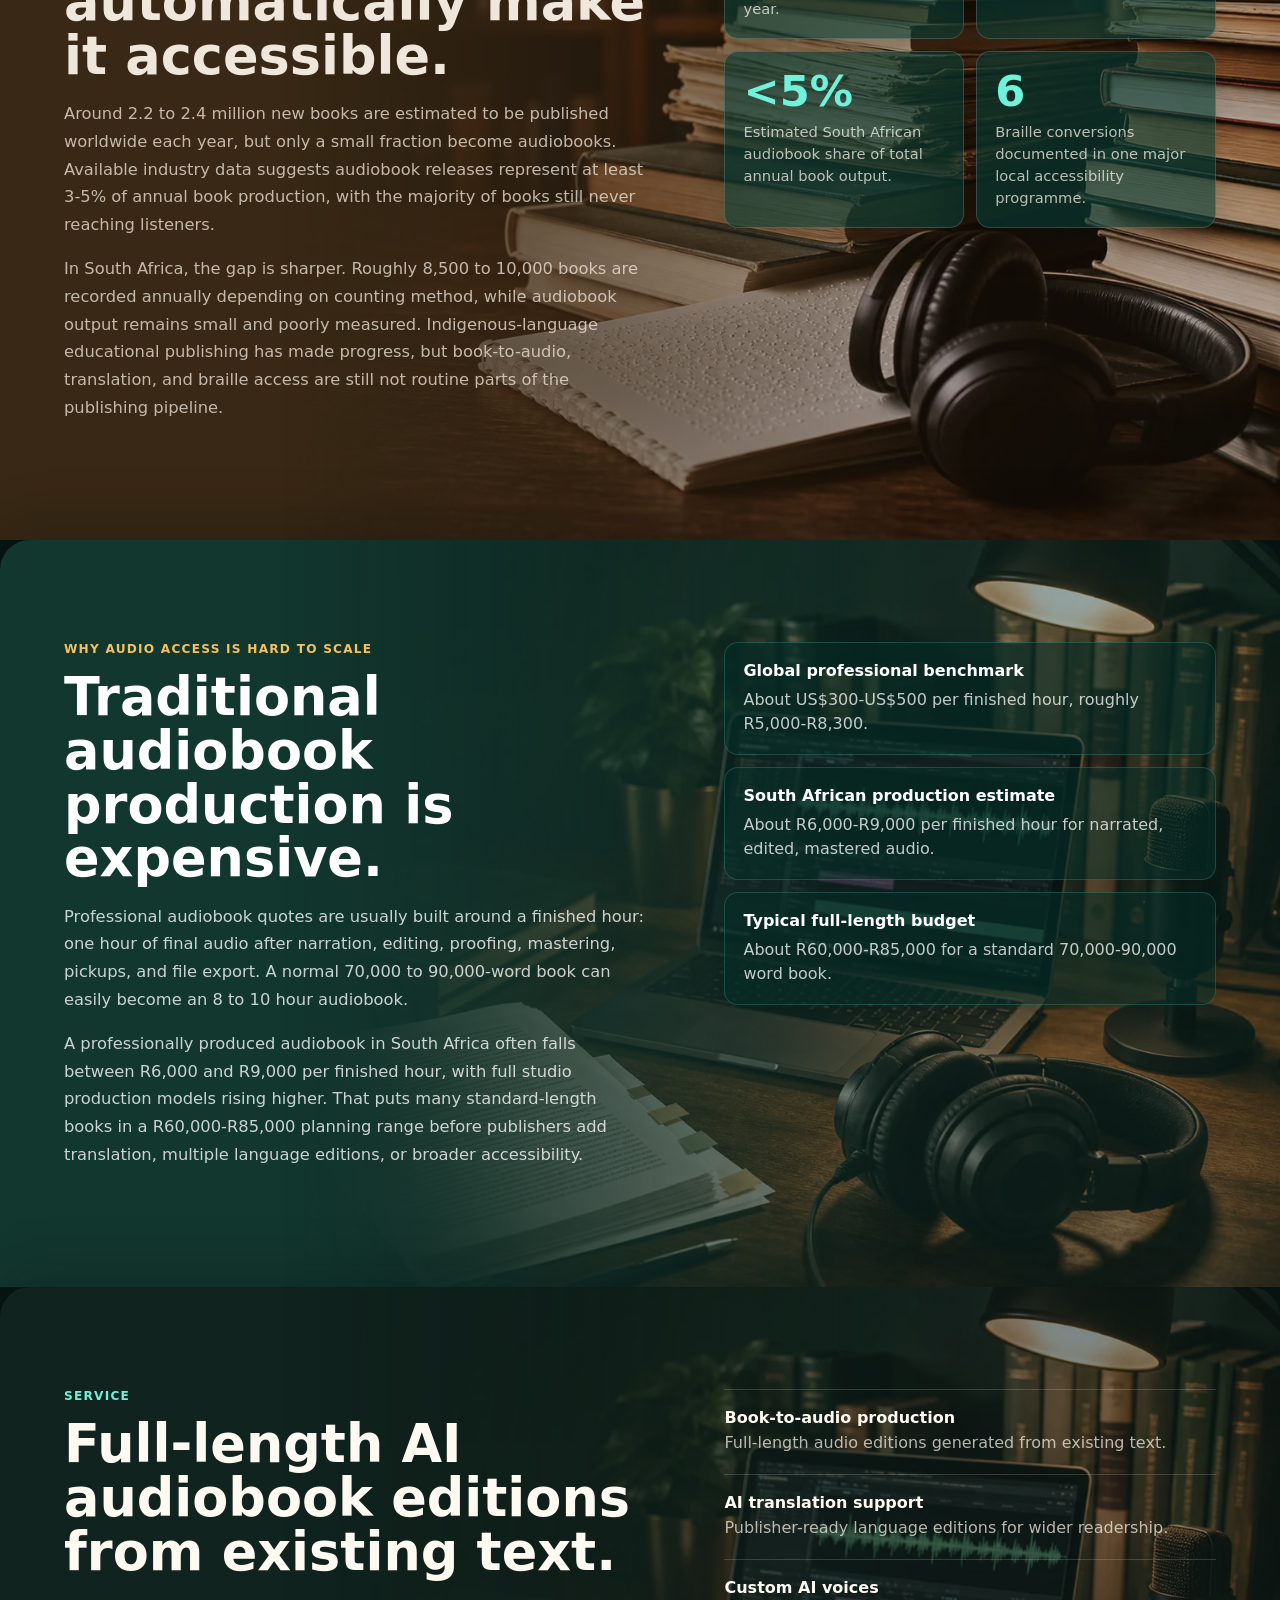
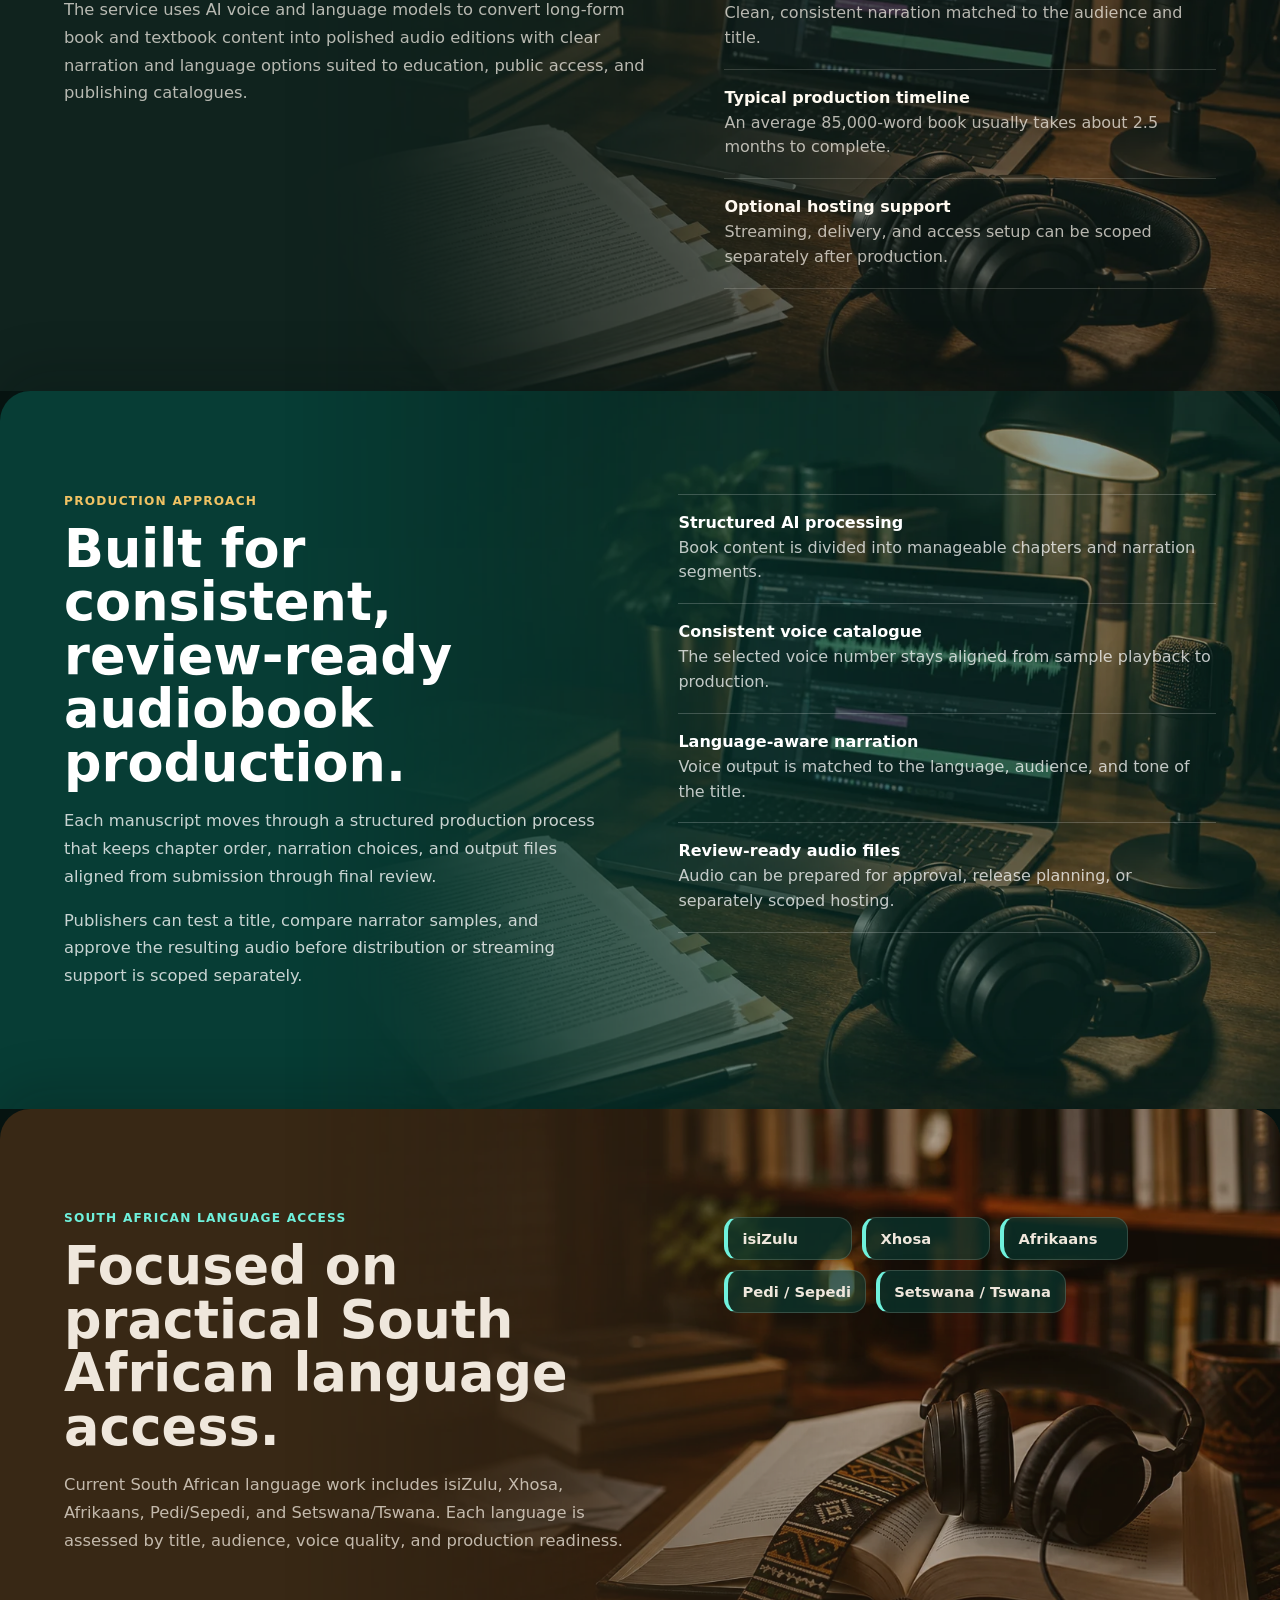
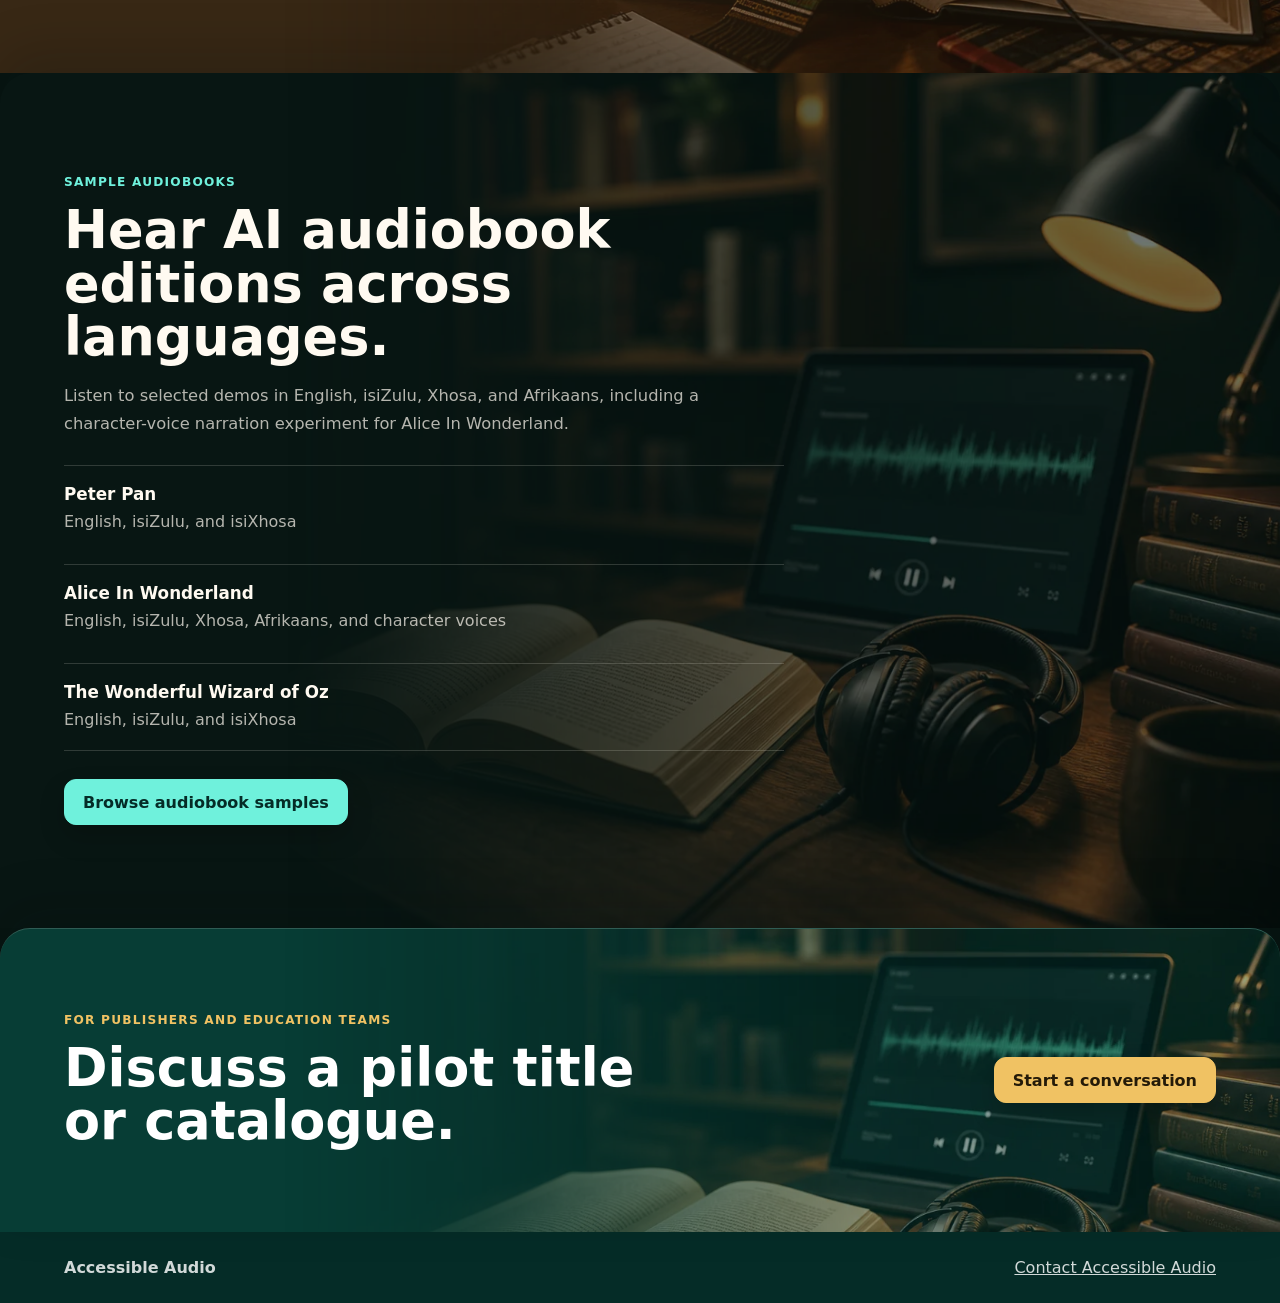
==== commit 6a692443: "Use cloud voice catalog for audiobook production" ====
--- a/index.html
+++ b/index.html
@@ -5,24 +5,24 @@
     <meta name="viewport" content="width=device-width, initial-scale=1">
     <meta
       name="description"
-      content="Accessible Audio helps publishers, schools, and education teams create locally produced AI audiobook editions with South African language support."
+      content="Accessible Audio helps publishers, schools, and education teams create AI audiobook editions with South African language support."
     >
-    <title>Accessible Audio | Locally Run AI Audiobooks</title>
+    <title>Accessible Audio | AI Audiobooks</title>
     <link rel="canonical" href="https://accessibleaudio.co.za/">
     <meta property="og:site_name" content="Accessible Audio">
     <meta property="og:type" content="website">
-    <meta property="og:title" content="Accessible Audio | Locally Run AI Audiobooks">
+    <meta property="og:title" content="Accessible Audio | AI Audiobooks">
     <meta
       property="og:description"
-      content="Accessible Audio helps publishers, schools, and education teams create locally produced AI audiobook editions with South African language support."
+      content="Accessible Audio helps publishers, schools, and education teams create AI audiobook editions with South African language support."
     >
     <meta property="og:url" content="https://accessibleaudio.co.za/">
     <meta property="og:image" content="https://accessibleaudio.co.za/assets/aa-photo-hero.webp">
     <meta name="twitter:card" content="summary_large_image">
-    <meta name="twitter:title" content="Accessible Audio | Locally Run AI Audiobooks">
+    <meta name="twitter:title" content="Accessible Audio | AI Audiobooks">
     <meta
       name="twitter:description"
-      content="Accessible Audio helps publishers, schools, and education teams create locally produced AI audiobook editions with South African language support."
+      content="Accessible Audio helps publishers, schools, and education teams create AI audiobook editions with South African language support."
     >
     <meta name="twitter:image" content="https://accessibleaudio.co.za/assets/aa-photo-hero.webp">
     <script type="application/ld+json">
@@ -34,7 +34,7 @@
             "@id": "https://accessibleaudio.co.za/#website",
             "url": "https://accessibleaudio.co.za/",
             "name": "Accessible Audio",
-            "description": "Locally produced AI audiobook editions with South African language support.",
+            "description": "AI audiobook editions with South African language support.",
             "publisher": { "@id": "https://accessibleaudio.co.za/#organization" },
             "inLanguage": "en-ZA"
           },
@@ -49,7 +49,7 @@
               "width": 1024,
               "height": 1024
             },
-            "description": "Accessible Audio creates locally produced AI audiobook editions for publishers, schools, libraries, and education teams.",
+            "description": "Accessible Audio creates AI audiobook editions for publishers, schools, libraries, and education teams.",
             "areaServed": {
               "@type": "Country",
               "name": "South Africa"
@@ -72,7 +72,7 @@
       </a>
       <nav class="nav-links" aria-label="Main menu">
         <a href="#service">Service</a>
-        <a href="#private">Local production</a>
+        <a href="#process">Production process</a>
         <a href="#languages">Languages</a>
         <a href="audiobooks.html">Sample AudioBooks</a>
         <a href="voice-samples.html">Voice samples</a>
@@ -95,8 +95,8 @@
           <h1 id="page-title">Accessible Audio</h1>
           <p class="hero-lead">
             Convert books and textbooks into clear AI-generated audiobook
-            editions, produced locally with custom voice models and South
-            African language support.
+            editions with expressive narrator voices and South African
+            language support.
           </p>
           <div class="hero-actions" aria-label="Primary actions">
             <a class="button button-primary" href="contact.html">Request a demo</a>
@@ -115,9 +115,9 @@
             Accessible Audio is built for publishers, schools, libraries, and
             education teams that need printed catalogues to reach blind and
             visually impaired readers, multilingual learners, and communities
-            underserved by conventional audiobook production. Manuscript text is
-            processed locally for audiobook generation, rather than submitted to
-            commercial cloud AI platforms.
+            underserved by conventional audiobook production. A structured,
+            language-aware workflow turns audiobook-ready manuscripts into
+            consistent audio editions for review and release.
           </p>
         </div>
       </section>
@@ -195,27 +195,25 @@
         </div>
       </section>
 
-      <section class="section private-section" id="private" aria-labelledby="private-title">
-        <div class="section-copy">
-          <p class="section-kicker">Private production</p>
-          <h2 id="private-title">Audiobook generation is handled locally.</h2>
-          <p>
-            The production process uses open-source AI models and custom
-            fine-tuned voice models running on local systems. For audiobook
-            generation, submitted book text is not sent to commercial cloud AI
-            services or large provider training pipelines.
-          </p>
-          <p>
-            This gives publishers a clearer privacy position when testing a
-            title, chapter sample, or sensitive education catalogue.
-            Distribution and streaming support can be scoped separately after
-            production.
+      <section class="section private-section" id="process" aria-labelledby="process-title">
+        <div class="section-copy">
+          <p class="section-kicker">Production approach</p>
+          <h2 id="process-title">Built for consistent, review-ready audiobook production.</h2>
+          <p>
+            Each manuscript moves through a structured production process that
+            keeps chapter order, narration choices, and output files aligned
+            from submission through final review.
+          </p>
+          <p>
+            Publishers can test a title, compare narrator samples, and approve
+            the resulting audio before distribution or streaming support is
+            scoped separately.
           </p>
         </div>
         <div class="technical-list" aria-label="Technical production advantages">
-          <p><strong>Local AI processing</strong><span>Book content stays within the local audiobook generation environment.</span></p>
-          <p><strong>Open-source model foundation</strong><span>The production approach avoids dependence on closed commercial AI generation services.</span></p>
-          <p><strong>Custom voice models</strong><span>Voice output can be adapted for the language, audience, and tone of the title.</span></p>
+          <p><strong>Structured AI processing</strong><span>Book content is divided into manageable chapters and narration segments.</span></p>
+          <p><strong>Consistent voice catalogue</strong><span>The selected voice number stays aligned from sample playback to production.</span></p>
+          <p><strong>Language-aware narration</strong><span>Voice output is matched to the language, audience, and tone of the title.</span></p>
           <p><strong>Review-ready audio files</strong><span>Audio can be prepared for approval, release planning, or separately scoped hosting.</span></p>
         </div>
       </section>
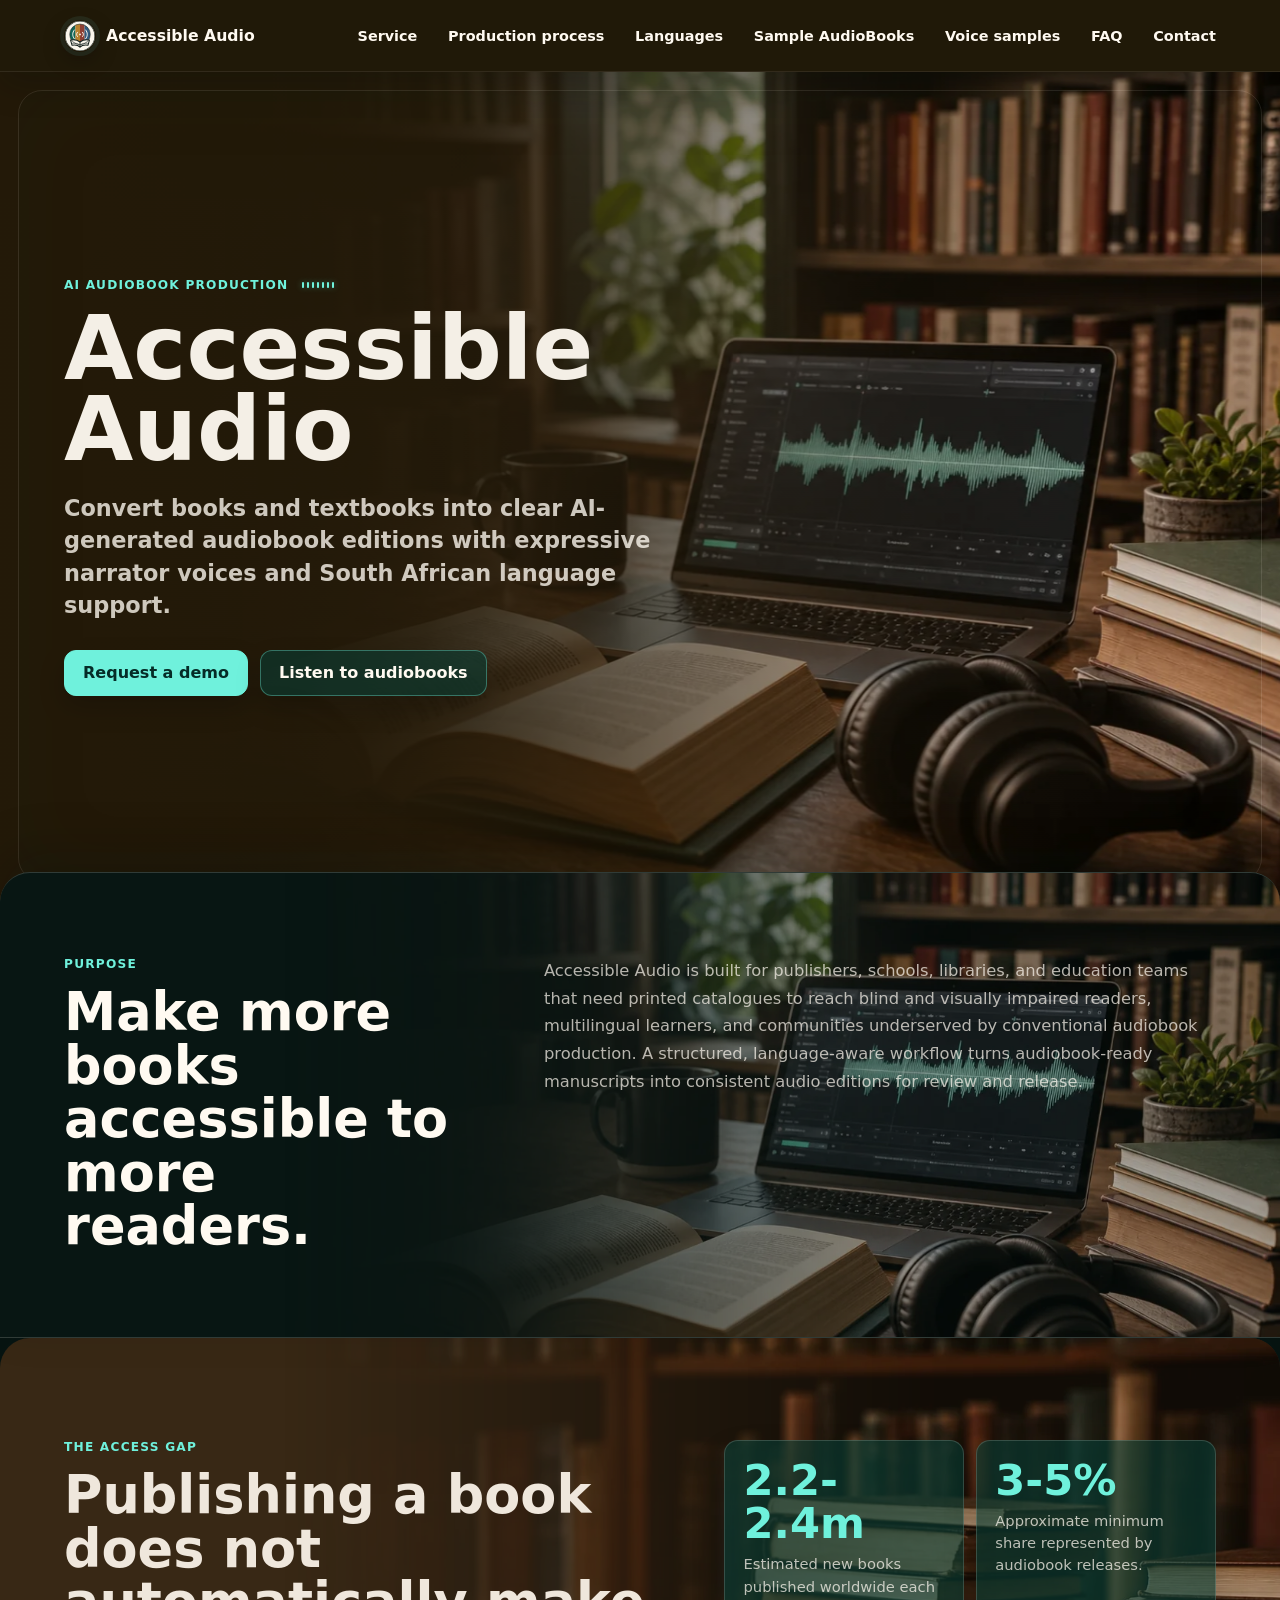
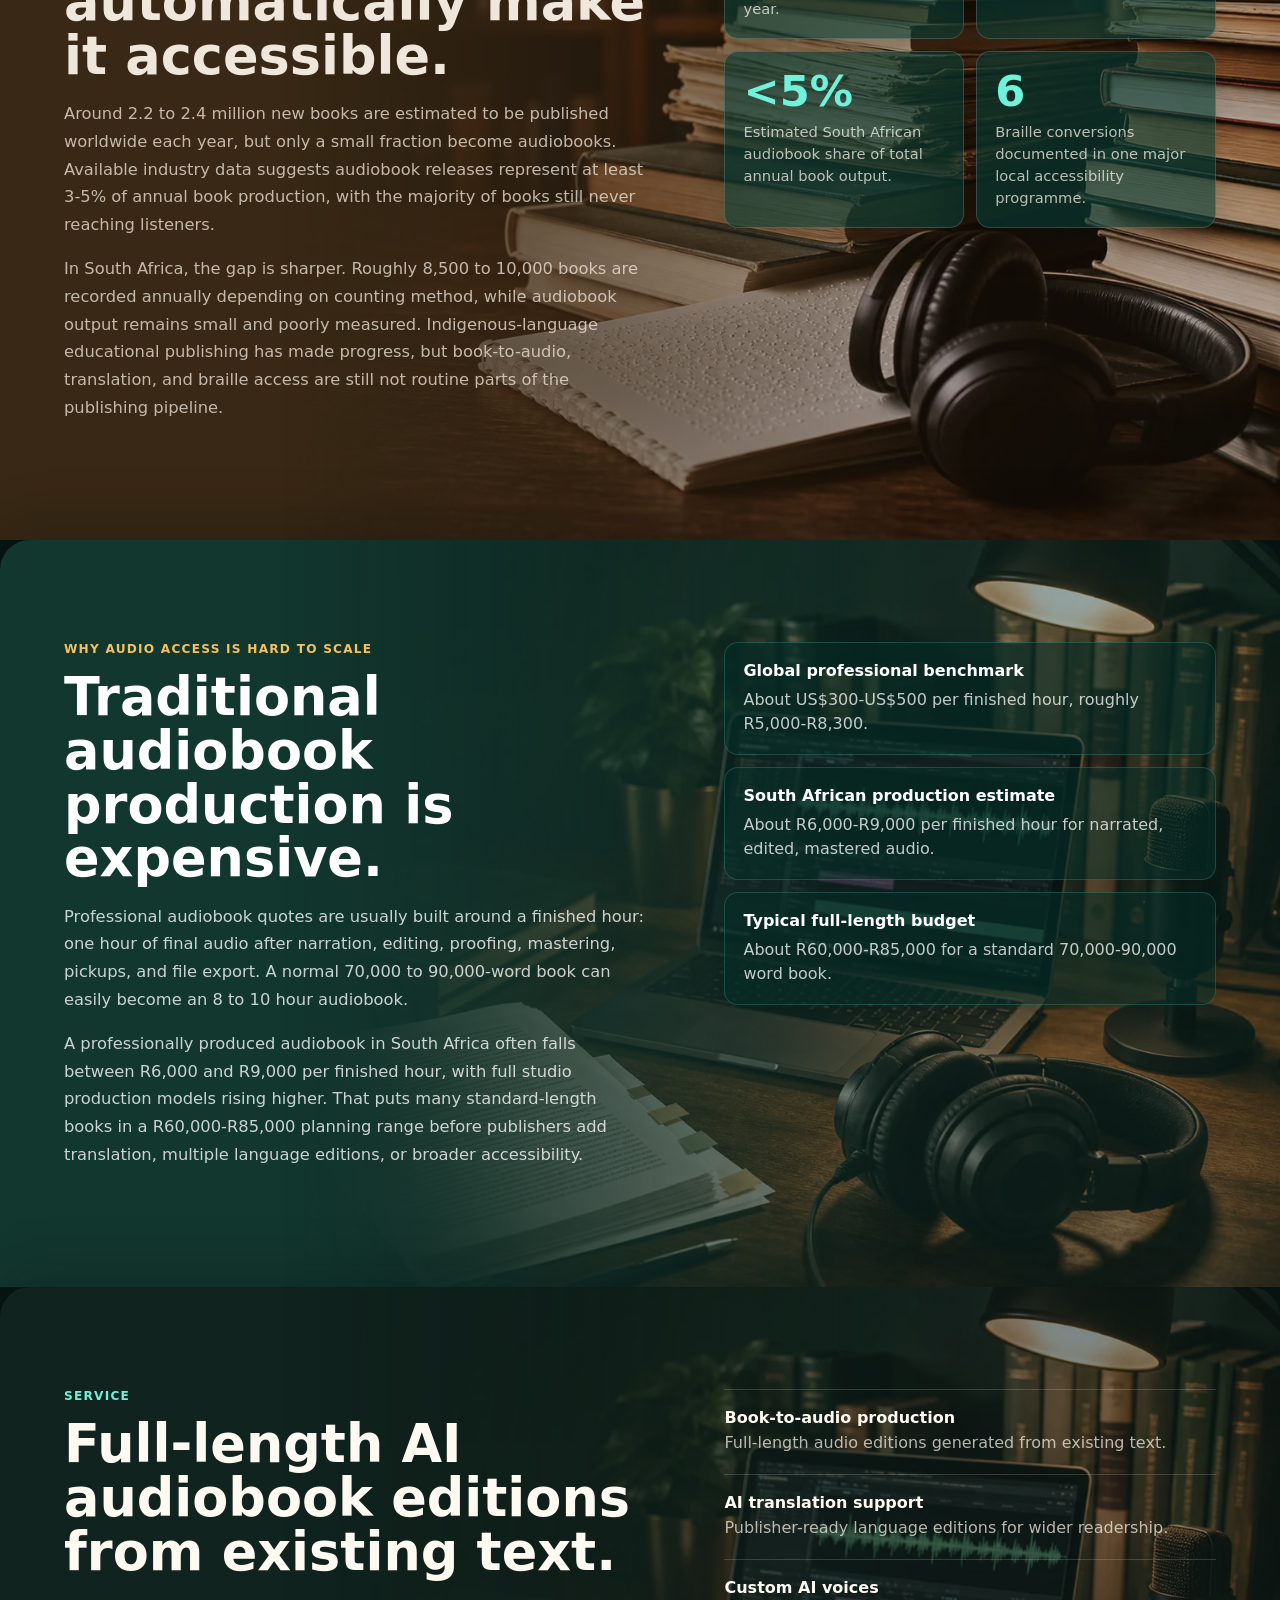
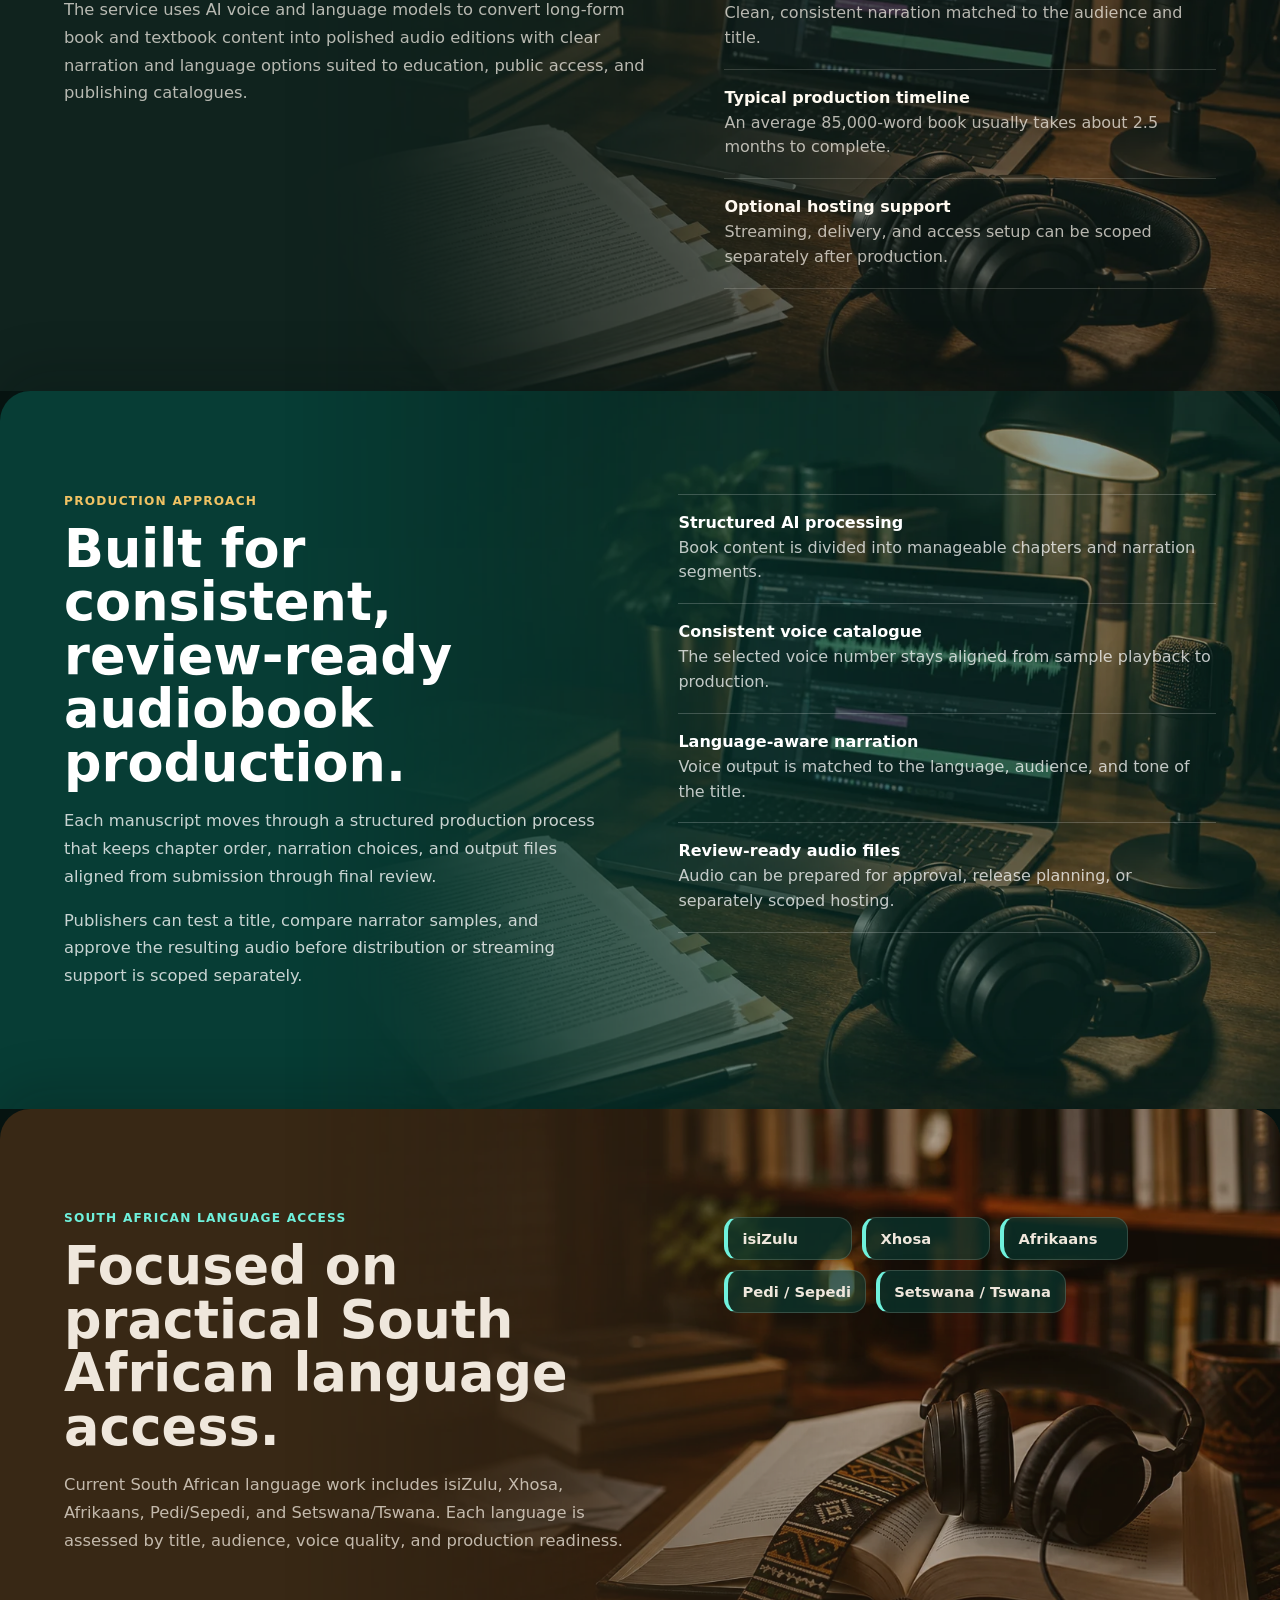
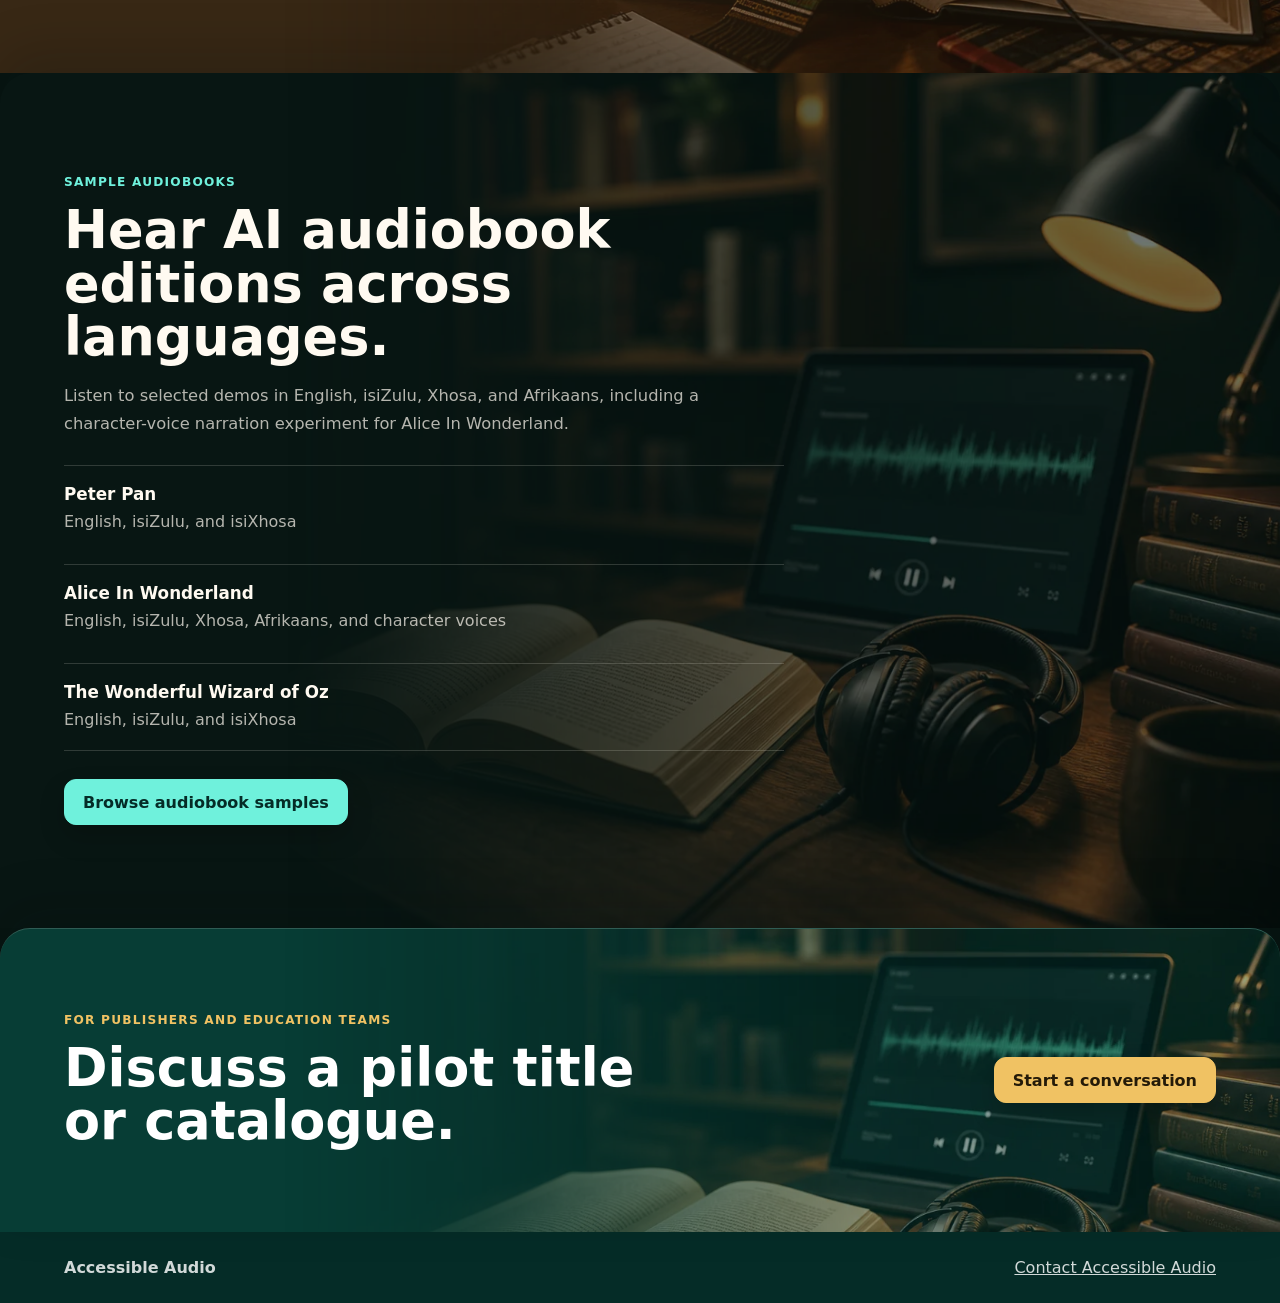
==== commit e5f06656: "Remove submit link from homepage menu" ====
--- a/index.html
+++ b/index.html
@@ -62,7 +62,7 @@
     <link rel="preload" href="assets/accessible-audio-logo-round.svg?v=20260624-logo1" as="image">
     <link rel="preload" href="assets/accessible-audio-hero.png?v=20260607-no-mic" as="image">
     <link rel="preload" href="assets/accessibility-language-bridge.png?v=20260607-audio" as="image">
-    <link rel="stylesheet" href="styles.css?v=20260715-voices4">
+    <link rel="stylesheet" href="styles.css?v=20260718-voicefit1">
   </head>
   <body class="home-page">
     <header class="site-header" aria-label="Primary navigation">
@@ -78,7 +78,6 @@
         <a href="voice-samples.html">Voice samples</a>
         <a href="faq.html">FAQ</a>
         <a href="contact.html">Contact</a>
-        <a href="submit/">Submit</a>
       </nav>
     </header>
 
--- a/styles.css
+++ b/styles.css
@@ -1028,6 +1028,7 @@
 .voice-card {
   display: grid;
   gap: 16px;
+  min-width: 0;
   min-height: 142px;
   padding: 20px;
   border: 1px solid var(--line);
@@ -1042,8 +1043,18 @@
 }
 
 .voice-card-actions {
-  display: flex;
+  width: 100%;
+  min-width: 0;
+  display: grid;
+  grid-template-columns: repeat(2, minmax(0, 1fr));
   gap: 8px;
+}
+
+.voice-card-actions button {
+  width: 100%;
+  min-width: 0;
+  padding-inline: 4px;
+  font-size: 0.9rem;
 }
 
 .voice-card-actions button:disabled {
